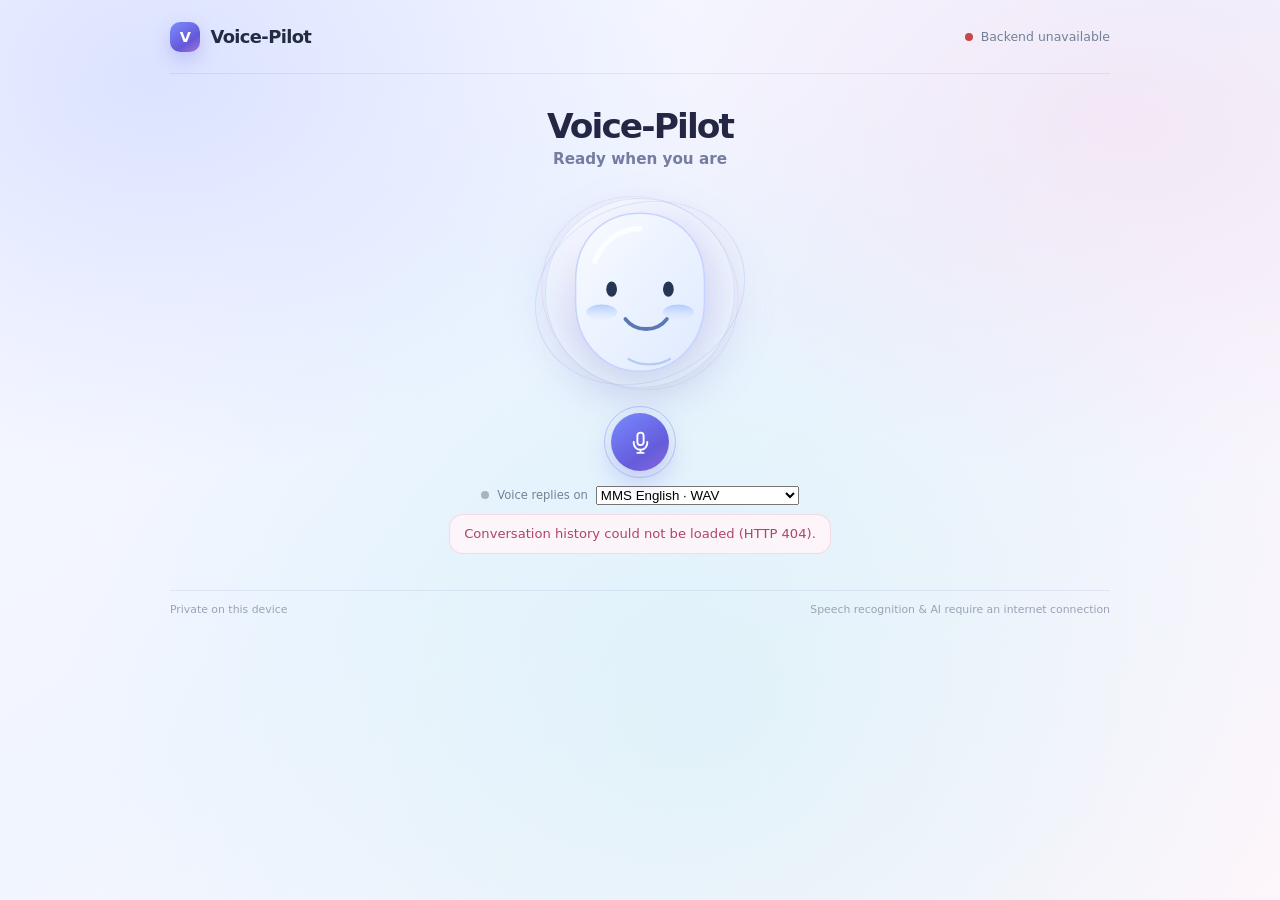
==== static/index.html @ d29e2895 "Stabilize consecutive voice turn lifecycle" ====
<!DOCTYPE html>
<html lang="en">
<head>
  <meta charset="utf-8" />
  <meta name="viewport" content="width=device-width, initial-scale=1" />
  <title>Voice-Pilot — Your Voice Assistant</title>
  <meta name="theme-color" content="#f3f5ff" />
  <link rel="stylesheet" href="/static/styles.css?v=11" />
</head>
<body>
  <main>
    <header class="topbar">
      <a class="brand" href="/" aria-label="Voice-Pilot home">
        <span class="brand-mark" aria-hidden="true">V</span>
        <span>Voice-Pilot</span>
      </a>
      <span class="connection"><span id="connection-dot"></span><span id="connection-label">Connecting</span></span>
    </header>

    <section class="voice-stage" aria-labelledby="app-name">
      <h1 id="app-name">Voice-Pilot</h1>
      <p id="agent-status" role="status" aria-live="polite" data-state="idle">Ready when you are</p>

      <div id="avatar" class="avatar" data-state="idle" data-emotion="calm" role="img" aria-label="Voice-Pilot is idle">
        <div class="avatar-halo"></div>
        <div class="avatar-orbit avatar-orbit-one" aria-hidden="true"></div>
        <div class="avatar-orbit avatar-orbit-two" aria-hidden="true"></div>
        <svg class="face" viewBox="0 0 240 240" aria-hidden="true">
          <defs>
            <linearGradient id="faceGradient" x1="0" y1="0" x2="1" y2="1">
              <stop offset="0" stop-color="#f8fbff" />
              <stop offset="1" stop-color="#dfeaff" />
            </linearGradient>
            <linearGradient id="cheekGradient" x1="0" y1="0" x2="0" y2="1">
              <stop offset="0" stop-color="#a7c3ff" stop-opacity=".85" />
              <stop offset="1" stop-color="#d7e5ff" stop-opacity=".2" />
            </linearGradient>
          </defs>
          <path class="face-shape" d="M120 16c-48 0-84 34-84 88v27c0 52 35 91 84 91s84-39 84-91v-27c0-54-36-88-84-88Z" fill="url(#faceGradient)" />
          <path class="face-shine" d="M61 79c11-28 33-43 59-43" fill="none" stroke="#fff" stroke-linecap="round" stroke-width="7" opacity=".8" />
          <ellipse cx="70" cy="145" rx="20" ry="10" fill="url(#cheekGradient)" />
          <ellipse cx="170" cy="145" rx="20" ry="10" fill="url(#cheekGradient)" />
          <g class="eyes" fill="#243653">
            <ellipse class="eye" cx="83" cy="115" rx="7" ry="10" />
            <ellipse class="eye" cx="157" cy="115" rx="7" ry="10" />
          </g>
          <path class="mouth mouth-calm" d="M101 154c7 9 17 13 27 13s20-4 27-13" fill="none" stroke="#5978b4" stroke-linecap="round" stroke-width="5" />
          <path class="mouth mouth-joyful" d="M100 151c8 12 18 17 28 17s20-5 28-17c-2 17-11 25-28 25s-26-8-28-25Z" fill="#5978b4" />
          <path class="mouth mouth-caring" d="M103 160c8-6 16-9 25-9s17 3 25 9" fill="none" stroke="#5978b4" stroke-linecap="round" stroke-width="5" />
          <path class="mouth mouth-curious" d="M108 159c5-3 10-4 15-4" fill="none" stroke="#5978b4" stroke-linecap="round" stroke-width="5" />
          <path class="mouth mouth-success" d="M99 151c9 14 20 20 29 20s20-6 29-20c-2 19-12 29-29 29s-27-10-29-29Z" fill="#5978b4" />
          <path class="mouth mouth-error" d="M103 165c8-7 16-10 25-10s17 3 25 10" fill="none" stroke="#d85d78" stroke-linecap="round" stroke-width="5" />
          <path d="M105 206c8 5 17 7 27 7s19-2 27-7" fill="none" stroke="#aac4f6" stroke-linecap="round" stroke-width="3" opacity=".8" />
        </svg>
        <div class="sound-rings" aria-hidden="true"><i></i><i></i><i></i></div>
      </div>

      <div class="controls">
        <button id="microphone-button" class="mic-button" type="button" aria-pressed="false" aria-label="Start listening">
          <svg viewBox="0 0 24 24" aria-hidden="true"><rect x="9" y="2.5" width="6" height="12" rx="3"></rect><path d="M5.5 11.5v1a6.5 6.5 0 0 0 13 0v-1M12 19v3M9 22h6"></path></svg>
        </button>
        <button id="stop-response" class="interrupt-button" type="button" disabled>Stop response</button>
      </div>
      <div class="audio-indicator"><span id="audio-dot"></span><span id="audio-label">Voice replies on</span><select id="voice-model" aria-label="Voice model"><option value="mms">MMS English · WAV</option><option value="pocket-indian">Pocket Indian English · stream</option></select><button id="enable-audio" class="enable-audio" type="button" hidden>Enable voice</button></div>
      <p id="error-message" class="error-message" role="alert" hidden></p>
    </section>

    <footer><span>Private on this device</span><span>Speech recognition &amp; AI require an internet connection</span></footer>
  </main>

  <script src="/static/app.js?v=13"></script>
</body>
</html>
---- static/styles.css ----
:root {
  color-scheme: light;
  font-family: "Segoe UI Variable", "Segoe UI", system-ui, sans-serif;
  color: #20283a;
  background: #f6f7fb;
  font-synthesis: none;
  text-rendering: optimizeLegibility;
  --muted: #8590a4;
  --blue: #5478e8;
  --blue-dark: #3459c9;
  --border: #e8ebf2;
  --green: #2e9b77;
  --red: #c44848;
}

* {
  box-sizing: border-box;
}

body {
  min-width: 320px;
  min-height: 100vh;
  margin: 0;
  background:
    radial-gradient(ellipse at 50% 35%, rgb(225 234 255 / 62%) 0, transparent 38rem),
    #f6f7fb;
}

button {
  font: inherit;
}

main {
  width: min(100% - 2rem, 860px);
  min-height: 100vh;
  margin: 0 auto;
  display: flex;
  flex-direction: column;
}

.topbar {
  height: 74px;
  display: flex;
  align-items: center;
  justify-content: space-between;
  border-bottom: 1px solid rgb(219 225 238 / 76%);
}

.brand {
  display: inline-flex;
  align-items: center;
  gap: 0.65rem;
  color: #222b40;
  text-decoration: none;
  font-family: "Segoe UI Variable Display", "Segoe UI", system-ui, sans-serif;
  font-size: 1.12rem;
  font-weight: 800;
  letter-spacing: -0.035em;
}

.brand-mark {
  width: 30px;
  height: 30px;
  display: grid;
  place-items: center;
  border-radius: 10px;
  color: #fff;
  background: linear-gradient(145deg, #7d9aff, #4d69d8);
  font-size: 0.9rem;
  box-shadow: 0 5px 12px rgb(75 105 216 / 25%);
}

.connection,
.audio-indicator {
  display: inline-flex;
  align-items: center;
  gap: 0.5rem;
  color: #748097;
  font-size: 0.78rem;
  font-weight: 500;
}

#connection-dot,
#audio-dot {
  width: 8px;
  height: 8px;
  border-radius: 50%;
  background: #aab2c2;
}

#connection-dot[data-state="connected"],
#audio-dot[data-state="ready"] {
  background: #42a987;
  box-shadow: 0 0 0 3px rgb(66 169 135 / 12%);
}

#connection-dot[data-state="error"],
#audio-dot[data-state="error"] {
  background: var(--red);
}

#audio-dot[data-state="loading"] {
  background: #e5a944;
  animation: pulse 1s ease-in-out infinite;
}

#audio-dot[data-state="speaking"] {
  background: var(--blue);
  box-shadow: 0 0 0 4px rgb(84 120 232 / 15%);
  animation: pulse 0.8s ease-in-out infinite alternate;
}

.voice-stage {
  min-height: 470px;
  flex: 0 0 auto;
  display: flex;
  flex-direction: column;
  align-items: center;
  padding: 2rem 0 1.25rem;
  text-align: center;
}

.eyebrow {
  color: #8d98ad;
  font-size: 0.68rem;
  font-weight: 700;
  letter-spacing: 0.15em;
}

h1 {
  margin: 0.35rem 0 0;
  color: #202a40;
  font-family: "Segoe UI Variable Display", "Segoe UI", system-ui, sans-serif;
  font-size: clamp(1.7rem, 4vw, 2.15rem);
  font-weight: 800;
  letter-spacing: -0.055em;
}

#agent-status {
  margin: 0.25rem 0 0;
  color: #78849b;
  font-size: 0.95rem;
  transition: color 180ms ease;
}

#agent-status[data-state="listening"],
#agent-status[data-state="speaking"] {
  color: var(--blue-dark);
}

#agent-status[data-state="thinking"] {
  color: #8d6a20;
}

#agent-status[data-state="error"] {
  color: var(--red);
}

.avatar {
  position: relative;
  width: 218px;
  height: 218px;
  display: grid;
  place-items: center;
  margin: 0.7rem 0 0.45rem;
}

.avatar-halo {
  position: absolute;
  inset: 20px;
  border: 1px solid rgb(103 137 223 / 10%);
  border-radius: 50%;
  background: radial-gradient(circle, rgb(195 211 255 / 48%), rgb(228 236 255 / 6%) 68%);
  transition: transform 350ms ease, opacity 350ms ease, box-shadow 350ms ease;
  animation: idle-float 4s ease-in-out infinite;
}

.face {
  position: relative;
  z-index: 1;
  width: 178px;
  height: 178px;
  overflow: visible;
  filter: drop-shadow(0 13px 15px rgb(65 91 151 / 13%));
  animation: idle-float 4s ease-in-out infinite;
}

.face-shape {
  stroke: #c9d8fa;
  stroke-width: 2;
}

.face-shine {
  animation: blink 5.2s ease-in-out infinite;
  transform-origin: center;
}

.eye {
  transform-box: fill-box;
  transform-origin: center;
  animation: blink 5.2s ease-in-out infinite;
}

.mouth {
  transform-box: fill-box;
  transform-origin: center;
  display: none;
}

.mouth-calm {
  display: initial;
}

.sound-rings {
  position: absolute;
  inset: 0;
  display: flex;
  align-items: center;
  justify-content: space-between;
  pointer-events: none;
}

.sound-rings i {
  width: 3px;
  height: 14px;
  border-radius: 4px;
  background: #7b98ed;
  opacity: 0;
}

.controls {
  display: flex;
  align-items: center;
  justify-content: center;
  gap: 0.85rem;
}

.mic-button {
  width: 58px;
  height: 58px;
  display: grid;
  place-items: center;
  border: 0;
  border-radius: 50%;
  color: white;
  background: linear-gradient(145deg, #7894f4, #536fdc);
  box-shadow: 0 10px 24px rgb(81 108 211 / 28%);
  cursor: pointer;
  transition: transform 180ms ease, box-shadow 180ms ease, background 180ms ease;
}

.mic-button:hover {
  transform: translateY(-2px);
  box-shadow: 0 13px 28px rgb(81 108 211 / 34%);
}

.mic-button:focus-visible,
.interrupt-button:focus-visible {
  outline: 3px solid rgb(84 120 232 / 38%);
  outline-offset: 3px;
}

.mic-button svg {
  width: 25px;
  height: 25px;
  fill: none;
  stroke: currentColor;
  stroke-linecap: round;
  stroke-linejoin: round;
  stroke-width: 1.8;
}

.mic-button.active {
  background: linear-gradient(145deg, #ef8186, #d65b69);
  box-shadow: 0 10px 24px rgb(214 91 105 / 25%);
}

.mic-button:disabled {
  cursor: wait;
  opacity: 0.7;
}

.interrupt-button {
  min-height: 38px;
  padding: 0 0.9rem;
  border: 1px solid #e1e5ef;
  border-radius: 20px;
  color: #59647a;
  background: rgb(255 255 255 / 78%);
  cursor: pointer;
}

.interrupt-button:disabled {
  display: none;
}

.audio-indicator {
  margin-top: 0.9rem;
  font-size: 0.72rem;
}

.enable-audio {
  padding: 0.15rem 0.45rem;
  border: 1px solid #dfe5f5;
  border-radius: 12px;
  color: #536fcf;
  background: #fff;
  font-size: 0.68rem;
  cursor: pointer;
}

.error-message {
  max-width: 520px;
  margin: 0.6rem auto 0;
  color: var(--red);
  font-size: 0.82rem;
}

.conversation {
  width: min(100%, 700px);
  flex: 1 0 auto;
  align-self: center;
  display: grid;
  grid-template-columns: 1fr 1.3fr;
  gap: 1rem;
  padding: 0.25rem 0 2rem;
}

.transcript-panel {
  min-height: 130px;
  padding: 1rem 1.1rem;
  border: 1px solid rgb(228 232 241 / 90%);
  border-radius: 16px;
  background: rgb(255 255 255 / 75%);
  box-shadow: 0 8px 26px rgb(38 57 99 / 3%);
}

.panel-heading {
  display: flex;
  align-items: center;
  justify-content: space-between;
  gap: 0.5rem;
  color: #8893a7;
  font-size: 0.64rem;
  font-weight: 700;
  letter-spacing: 0.1em;
}

#transcript-state,
#response-state {
  color: #a0a9b9;
  font-size: 0.58rem;
}

#transcript,
#response {
  margin: 0.75rem 0 0;
  color: #46536b;
  font-size: 0.91rem;
  line-height: 1.65;
  white-space: pre-wrap;
  overflow-wrap: anywhere;
}

#transcript {
  color: #68758c;
}

footer {
  min-height: 48px;
  display: flex;
  justify-content: space-between;
  gap: 1rem;
  padding: 0.75rem 0;
  border-top: 1px solid rgb(219 225 238 / 76%);
  color: #9aa3b3;
  font-size: 0.68rem;
}

.avatar[data-state="listening"] .avatar-halo {
  transform: scale(1.13);
  box-shadow: 0 0 0 9px rgb(91 130 231 / 8%), 0 0 0 22px rgb(91 130 231 / 4%);
  animation: listen-pulse 1.8s ease-out infinite;
}

.avatar[data-state="listening"] .sound-rings i {
  opacity: 0.75;
  animation: listening-wave 750ms ease-in-out infinite alternate;
}

.avatar[data-state="listening"] .sound-rings i:nth-child(2) {
  animation-delay: 180ms;
}

.avatar[data-state="listening"] .sound-rings i:nth-child(3) {
  animation-delay: 360ms;
}

.avatar[data-state="thinking"] .avatar-halo {
  animation: think-pulse 1.4s ease-in-out infinite;
  box-shadow: 0 0 34px rgb(237 190 96 / 20%);
}

.avatar[data-state="thinking"] .face {
  animation: think-float 1.4s ease-in-out infinite;
}

.avatar[data-state="speaking"] .mouth {
  animation: talking 210ms ease-in-out infinite alternate;
}

.avatar[data-state="speaking"] .sound-rings i {
  opacity: 0.8;
  animation: listening-wave 280ms ease-in-out infinite alternate;
}

.avatar[data-state="speaking"] .sound-rings i:nth-child(2) {
  animation-delay: 90ms;
}

.avatar[data-state="speaking"] .sound-rings i:nth-child(3) {
  animation-delay: 170ms;
}

.avatar[data-state="error"] .avatar-halo {
  box-shadow: 0 0 35px rgb(196 72 72 / 12%);
}

.avatar[data-emotion="joyful"] .avatar-halo {
  background: radial-gradient(circle, rgb(255 218 185 / 74%), rgb(255 232 218 / 10%) 70%);
  box-shadow: 0 0 38px rgb(247 167 119 / 22%);
}

.avatar[data-emotion="joyful"] .face-shape {
  stroke: #f0cbb5;
}

.avatar[data-emotion="joyful"] .mouth-calm,
.avatar[data-emotion="caring"] .mouth-calm,
.avatar[data-emotion="curious"] .mouth-calm {
  display: none;
}

.avatar[data-emotion="joyful"] .mouth-joyful,
.avatar[data-emotion="caring"] .mouth-caring,
.avatar[data-emotion="curious"] .mouth-curious {
  display: initial;
}

.avatar[data-emotion="caring"] .avatar-halo {
  background: radial-gradient(circle, rgb(185 229 225 / 68%), rgb(222 244 240 / 10%) 70%);
  box-shadow: 0 0 38px rgb(106 189 177 / 20%);
}

.avatar[data-emotion="caring"] .face-shape {
  stroke: #b7ddd9;
}

.avatar[data-emotion="curious"] .avatar-halo {
  background: radial-gradient(circle, rgb(218 204 255 / 68%), rgb(237 230 255 / 10%) 70%);
  box-shadow: 0 0 38px rgb(151 125 219 / 20%);
}

.avatar[data-emotion="curious"] .face-shape {
  stroke: #c9baf0;
}

.avatar[data-emotion="joyful"][data-state="speaking"] .mouth-joyful,
.avatar[data-emotion="caring"][data-state="speaking"] .mouth-caring,
.avatar[data-emotion="curious"][data-state="speaking"] .mouth-curious {
  animation: talking 210ms ease-in-out infinite alternate;
}

@keyframes idle-float {
  0%, 100% { transform: translateY(0); }
  50% { transform: translateY(-4px); }
}

@keyframes blink {
  0%, 44%, 48%, 100% { transform: scaleY(1); }
  46% { transform: scaleY(0.08); }
}

@keyframes listen-pulse {
  0% { opacity: 0.7; transform: scale(1.04); }
  100% { opacity: 0.25; transform: scale(1.22); }
}

@keyframes think-pulse {
  0%, 100% { transform: scale(0.98); }
  50% { transform: scale(1.06); }
}

@keyframes think-float {
  0%, 100% { transform: translateY(2px) rotate(-1deg); }
  50% { transform: translateY(-3px) rotate(1deg); }
}

@keyframes talking {
  from { transform: scaleY(0.72); }
  to { transform: scaleY(1.28); }
}

@keyframes listening-wave {
  from { height: 7px; }
  to { height: 24px; }
}

@keyframes pulse {
  to { opacity: 0.45; }
}

@media (max-width: 600px) {
  main {
    width: min(100% - 1.25rem, 480px);
  }

  .topbar {
    height: 62px;
  }

  .voice-stage {
    min-height: 420px;
    padding-top: 1.5rem;
  }

  .avatar {
    width: 196px;
    height: 196px;
    margin-top: 0.75rem;
  }

  .face {
    width: 160px;
    height: 160px;
  }

  .conversation {
    grid-template-columns: 1fr;
    gap: 0.7rem;
    padding-bottom: 1.25rem;
  }

  .transcript-panel {
    min-height: 100px;
    padding: 0.85rem 0.95rem;
  }

  footer {
    font-size: 0.62rem;
  }
}

@media (prefers-reduced-motion: reduce) {
  *,
  *::before,
  *::after {
    scroll-behavior: auto !important;
    animation-duration: 0.01ms !important;
    animation-iteration-count: 1 !important;
    transition-duration: 0.01ms !important;
  }
}

:root {
  --ink: #1d2340;
  --muted: #7881a0;
  --blue: #5d74ea;
  --blue-dark: #4a59c5;
  --pink: #e783aa;
  --border: rgb(105 112 177 / 13%);
  background: #f5f5ff;
}

body {
  background:
    radial-gradient(ellipse at 12% 8%, rgb(146 170 255 / 27%), transparent 34rem),
    radial-gradient(ellipse at 88% 14%, rgb(246 188 218 / 24%), transparent 32rem),
    radial-gradient(ellipse at 55% 78%, rgb(155 231 237 / 24%), transparent 40rem),
    linear-gradient(145deg, #f8f8ff, #f1f5ff 48%, #fff6fb);
  background-attachment: fixed;
}

main {
  width: min(100% - 2.5rem, 940px);
}

.topbar {
  border-color: rgb(123 133 190 / 15%);
}

.brand-mark {
  background: linear-gradient(145deg, #7a8cff, #6558d9 65%, #a277d8);
  box-shadow: 0 7px 18px rgb(101 88 217 / 25%);
}

.voice-stage {
  min-height: 430px;
  padding-top: 1.65rem;
}

h1 {
  color: #242744;
}

#agent-status {
  min-height: 1.5em;
  color: #747da0;
  font-weight: 600;
}

#agent-status[data-state="listening"] {
  color: #397fbd;
}

#agent-status[data-state="thinking"] {
  color: #8060c9;
}

#agent-status[data-state="speaking"] {
  color: #aa5a9c;
}

#agent-status[data-state="success"] {
  color: #258f79;
}

#agent-status[data-state="error"] {
  color: #c34f73;
}

.avatar {
  width: 230px;
  height: 230px;
  margin: 0.3rem 0 0.35rem;
  isolation: isolate;
}

.avatar-halo {
  inset: 20px;
  border: 1px solid rgb(128 130 226 / 16%);
  background:
    radial-gradient(circle at 35% 30%, rgb(255 255 255 / 98%), transparent 46%),
    radial-gradient(circle, rgb(161 177 255 / 43%), rgb(224 210 255 / 24%) 56%, rgb(234 243 255 / 5%) 73%);
  box-shadow: 0 14px 45px rgb(110 104 201 / 13%);
}

.avatar-orbit {
  position: absolute;
  border: 1px solid rgb(126 148 228 / 20%);
  border-radius: 50%;
  pointer-events: none;
}

.avatar-orbit-one {
  inset: 7px;
  transform: rotate(-24deg) scaleY(0.82);
}

.avatar-orbit-two {
  inset: 1px 14px;
  border-color: rgb(226 149 194 / 19%);
  transform: rotate(38deg) scaleY(0.83);
}

.face {
  width: 184px;
  height: 184px;
  filter: drop-shadow(0 15px 19px rgb(78 87 154 / 16%));
}

.face-shape {
  stroke: #c6d3ff;
  transition: stroke 260ms ease, filter 260ms ease;
}

.eye {
  animation: blink 4.8s ease-in-out infinite;
}

.mic-button {
  position: relative;
  background: linear-gradient(145deg, #788bff, #655cdb 66%, #8669dc);
  box-shadow: 0 11px 26px rgb(94 94 218 / 28%);
}

.mic-button::before,
.mic-button::after {
  position: absolute;
  inset: -7px;
  border: 1px solid rgb(119 133 242 / 22%);
  border-radius: 50%;
  content: "";
  pointer-events: none;
  animation: mic-ring 2.5s ease-out infinite;
}

.mic-button::after {
  animation-delay: 1.25s;
}

.mic-button.active {
  background: linear-gradient(145deg, #f185a5, #dd638a 70%, #cb679e);
  box-shadow: 0 10px 24px rgb(221 99 138 / 26%);
}

.mic-button.active::before,
.mic-button.active::after {
  border-color: rgb(225 101 142 / 30%);
}

.interrupt-button,
.clear-history {
  border-color: rgb(119 124 181 / 19%);
  background: rgb(255 255 255 / 76%);
}

.error-message {
  padding: 0.7rem 0.9rem;
  border: 1px solid rgb(214 95 126 / 18%);
  border-radius: 14px;
  background: rgb(255 245 249 / 86%);
  color: #b04469;
}

.conversation {
  width: min(100%, 760px);
  min-height: 220px;
  max-height: min(42vh, 430px);
  flex: 1 1 260px;
  display: flex;
  flex-direction: column;
  gap: 0.85rem;
  padding: 1.05rem;
  overflow: hidden;
  border: 1px solid rgb(124 131 190 / 17%);
  border-radius: 24px;
  background: rgb(255 255 255 / 59%);
  box-shadow: 0 18px 50px rgb(66 77 147 / 7%);
  backdrop-filter: blur(16px);
}

.conversation-heading {
  display: flex;
  align-items: center;
  justify-content: space-between;
  gap: 1rem;
  flex: 0 0 auto;
}

.conversation-heading h2 {
  margin: 0;
  color: #292d4c;
  font-size: 0.96rem;
  font-weight: 750;
  letter-spacing: -0.02em;
}

.conversation-heading p {
  margin: 0.2rem 0 0;
  color: #8990aa;
  font-size: 0.72rem;
}

.clear-history {
  padding: 0.48rem 0.7rem;
  border: 1px solid var(--border);
  border-radius: 12px;
  color: #747997;
  font-size: 0.72rem;
  cursor: pointer;
}

.clear-history:hover {
  border-color: rgb(224 103 145 / 34%);
  color: #b34f75;
}

.conversation-list {
  min-height: 0;
  flex: 1 1 auto;
  display: flex;
  flex-direction: column;
  gap: 0.65rem;
  overflow: auto;
  padding: 0.15rem 0.2rem 0.2rem;
  scrollbar-color: rgb(136 145 194 / 34%) transparent;
  scrollbar-width: thin;
}

.empty-history {
  margin: auto;
  padding: 1.25rem 0.5rem;
  color: #9299b1;
  font-size: 0.83rem;
  text-align: center;
}

.message {
  width: fit-content;
  max-width: min(88%, 580px);
  padding: 0.68rem 0.85rem 0.58rem;
  border: 1px solid rgb(120 128 188 / 10%);
  border-radius: 17px;
  color: #343a5a;
  box-shadow: 0 5px 16px rgb(60 71 131 / 5%);
  animation: message-enter 180ms ease-out both;
}

.message-user {
  align-self: flex-end;
  border-bottom-right-radius: 5px;
  background: linear-gradient(140deg, #e1e9ff, #e9e3ff);
}

.message-assistant {
  align-self: flex-start;
  border-bottom-left-radius: 5px;
  background: rgb(255 255 255 / 90%);
}

.message-text {
  margin: 0;
  overflow-wrap: anywhere;
  white-space: pre-wrap;
  font-size: 0.84rem;
  line-height: 1.55;
}

.message-time {
  display: block;
  margin-top: 0.3rem;
  color: #9198ad;
  font-size: 0.61rem;
  text-align: right;
}

.message-pending .message-text::after {
  display: inline-block;
  width: 0.85em;
  color: #7c6bd1;
  content: "▋";
  animation: cursor-blink 850ms steps(2, start) infinite;
}

.avatar[data-state="listening"] .face-shape {
  stroke: #9dc9ed;
}

.avatar[data-state="thinking"] .face-shape {
  stroke: #c1a8ee;
}

.avatar[data-state="speaking"] .face-shape {
  stroke: #e5a9d0;
}

.avatar[data-state="success"] .avatar-halo {
  background: radial-gradient(circle, rgb(172 231 214 / 60%), rgb(220 248 237 / 16%) 70%);
  box-shadow: 0 0 42px rgb(74 186 151 / 24%);
  animation: success-pop 420ms ease-out;
}

.avatar[data-state="success"] .face-shape {
  stroke: #94d8c0;
}

.avatar[data-state="success"] .mouth {
  display: none;
}

.avatar[data-state="success"] .mouth-success {
  display: initial;
}

.avatar[data-state="error"] .avatar-halo {
  background: radial-gradient(circle, rgb(255 200 215 / 56%), rgb(255 230 239 / 14%) 70%);
  box-shadow: 0 0 40px rgb(221 99 138 / 21%);
}

.avatar[data-state="error"] .face-shape {
  stroke: #eb9bb5;
}

.avatar[data-state="error"] .mouth {
  display: none;
}

.avatar[data-state="error"] .mouth-error {
  display: initial;
}

@keyframes mic-ring {
  0% { opacity: 0.72; transform: scale(0.94); }
  100% { opacity: 0; transform: scale(1.48); }
}

@keyframes message-enter {
  from { opacity: 0; transform: translateY(5px); }
  to { opacity: 1; transform: translateY(0); }
}

@keyframes cursor-blink {
  to { visibility: hidden; }
}

@keyframes success-pop {
  0% { transform: scale(0.92); }
  68% { transform: scale(1.05); }
  100% { transform: scale(1); }
}

footer {
  margin-top: 1rem;
  border-color: rgb(123 133 190 / 15%);
}

@media (max-width: 600px) {
  main {
    width: min(100% - 1.1rem, 480px);
  }

  .voice-stage {
    min-height: 390px;
    padding-top: 1.1rem;
  }

  .avatar {
    width: 205px;
    height: 205px;
  }

  .face {
    width: 166px;
    height: 166px;
  }

  .conversation {
    min-height: 190px;
    max-height: 38vh;
    padding: 0.85rem;
    border-radius: 20px;
  }

  .message {
    max-width: 94%;
  }

  footer {
    align-items: flex-start;
    flex-direction: column;
    gap: 0.35rem;
  }
}

@media (prefers-reduced-motion: reduce) {
  *,
  *::before,
  *::after {
    animation-duration: 0.01ms !important;
    animation-iteration-count: 1 !important;
    scroll-behavior: auto !important;
    transition-duration: 0.01ms !important;
  }
}
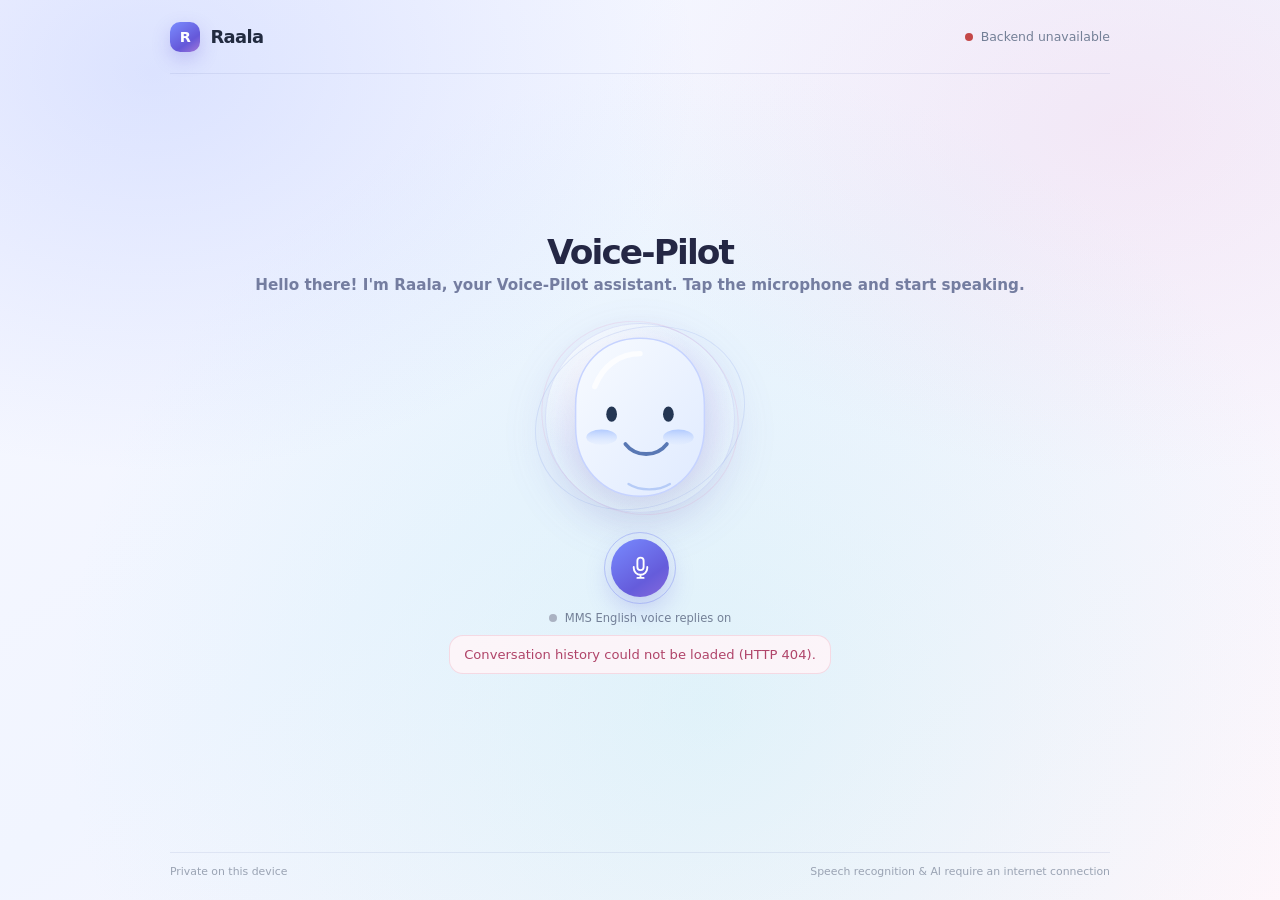
==== commit 3daa5ca3: "Remove Pocket TTS support and streamline MMS voice interactions" ====
--- a/static/index.html
+++ b/static/index.html
@@ -5,21 +5,21 @@
   <meta name="viewport" content="width=device-width, initial-scale=1" />
   <title>Voice-Pilot — Your Voice Assistant</title>
   <meta name="theme-color" content="#f3f5ff" />
-  <link rel="stylesheet" href="/static/styles.css?v=11" />
+  <link rel="stylesheet" href="/static/styles.css?v=12" />
 </head>
 <body>
   <main>
     <header class="topbar">
       <a class="brand" href="/" aria-label="Voice-Pilot home">
-        <span class="brand-mark" aria-hidden="true">V</span>
-        <span>Voice-Pilot</span>
+        <span class="brand-mark" aria-hidden="true">R</span>
+        <span>Raala</span>
       </a>
       <span class="connection"><span id="connection-dot"></span><span id="connection-label">Connecting</span></span>
     </header>
 
     <section class="voice-stage" aria-labelledby="app-name">
       <h1 id="app-name">Voice-Pilot</h1>
-      <p id="agent-status" role="status" aria-live="polite" data-state="idle">Ready when you are</p>
+      <p id="agent-status" role="status" aria-live="polite" data-state="idle">Hello there! I'm Raala, your Voice-Pilot assistant. Tap the microphone and start speaking.</p>
 
       <div id="avatar" class="avatar" data-state="idle" data-emotion="calm" role="img" aria-label="Voice-Pilot is idle">
         <div class="avatar-halo"></div>
@@ -61,13 +61,13 @@
         </button>
         <button id="stop-response" class="interrupt-button" type="button" disabled>Stop response</button>
       </div>
-      <div class="audio-indicator"><span id="audio-dot"></span><span id="audio-label">Voice replies on</span><select id="voice-model" aria-label="Voice model"><option value="mms">MMS English · WAV</option><option value="pocket-indian">Pocket Indian English · stream</option></select><button id="enable-audio" class="enable-audio" type="button" hidden>Enable voice</button></div>
+      <div class="audio-indicator"><span id="audio-dot"></span><span id="audio-label">MMS English voice replies on</span><button id="enable-audio" class="enable-audio" type="button" hidden>Enable voice</button></div>
       <p id="error-message" class="error-message" role="alert" hidden></p>
     </section>
 
     <footer><span>Private on this device</span><span>Speech recognition &amp; AI require an internet connection</span></footer>
   </main>
 
-  <script src="/static/app.js?v=13"></script>
+  <script src="/static/app.js?v=29"></script>
 </body>
 </html>
--- a/static/styles.css
+++ b/static/styles.css
@@ -559,6 +559,55 @@
     animation-duration: 0.01ms !important;
     animation-iteration-count: 1 !important;
     transition-duration: 0.01ms !important;
+  }
+}
+
+/* Use the available desktop canvas while keeping the compact mobile layout. */
+main {
+  width: min(100% - 4rem, 1240px);
+  min-height: 100dvh;
+}
+
+.voice-stage {
+  flex: 1 1 auto;
+  min-height: 0;
+  justify-content: center;
+  padding: clamp(1.5rem, 4vh, 3.5rem) 0;
+}
+
+.avatar {
+  width: clamp(230px, 24vw, 300px);
+  height: clamp(230px, 24vw, 300px);
+  margin: clamp(0.75rem, 2vh, 1.5rem) 0;
+}
+
+.face {
+  width: 78%;
+  height: 78%;
+}
+
+footer {
+  flex-shrink: 0;
+}
+
+@media (max-width: 600px) {
+  main {
+    width: min(100% - 1.25rem, 480px);
+  }
+
+  .voice-stage {
+    min-height: 0;
+  }
+
+  .avatar {
+    width: 196px;
+    height: 196px;
+    margin-top: 0.75rem;
+  }
+
+  .face {
+    width: 160px;
+    height: 160px;
   }
 }
 
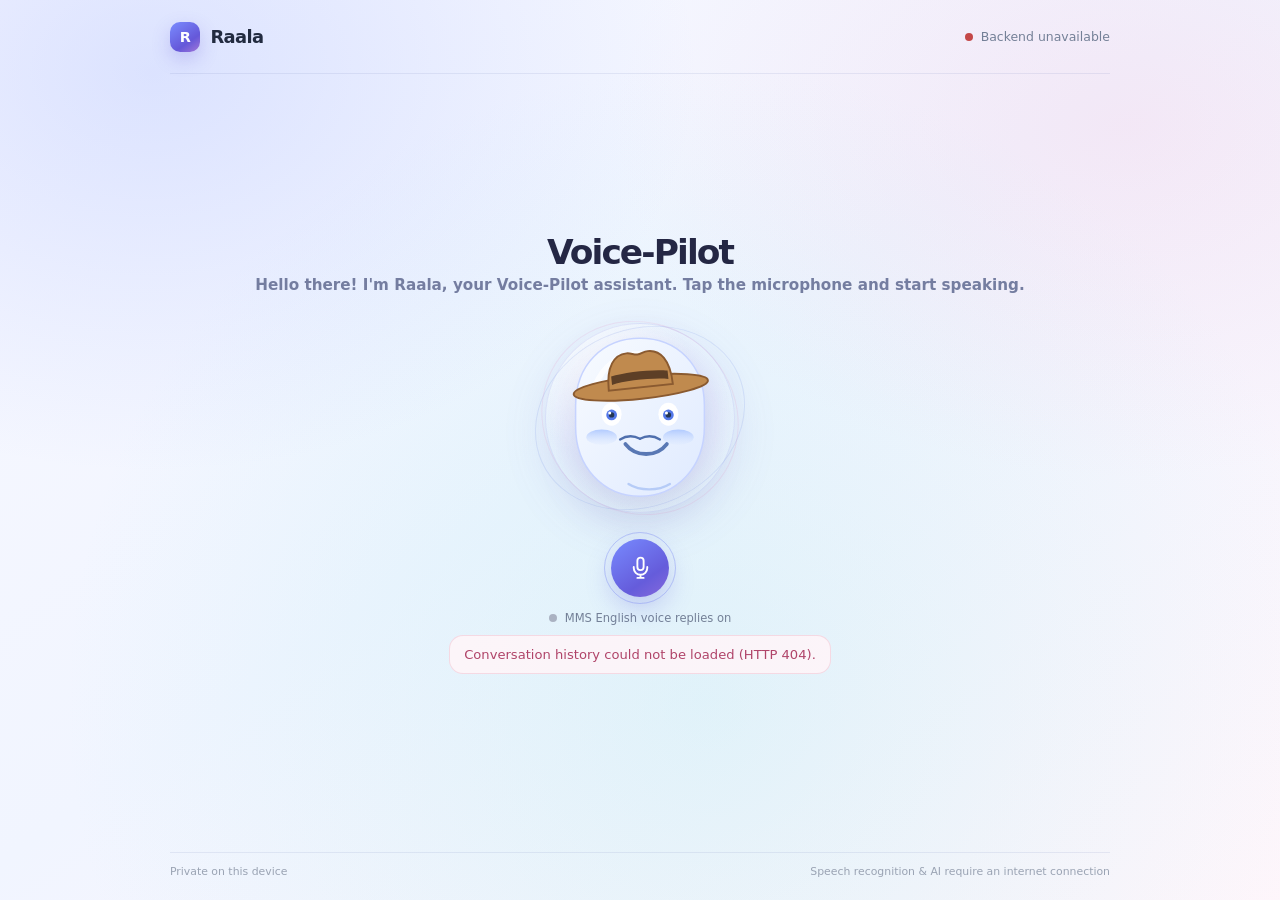
==== commit ea896cd5: "Give avatar a cowboy hat, livelier eyes, four new emotions Tilted hat with band. Sclera plus iris pl" ====
--- a/static/index.html
+++ b/static/index.html
@@ -38,11 +38,37 @@
           </defs>
           <path class="face-shape" d="M120 16c-48 0-84 34-84 88v27c0 52 35 91 84 91s84-39 84-91v-27c0-54-36-88-84-88Z" fill="url(#faceGradient)" />
           <path class="face-shine" d="M61 79c11-28 33-43 59-43" fill="none" stroke="#fff" stroke-linecap="round" stroke-width="7" opacity=".8" />
+          <g class="hat" transform="rotate(-6 120 70)">
+            <ellipse cx="120" cy="80" rx="88" ry="15" fill="#c08a4e" stroke="#8a5a30" stroke-width="2.5" />
+            <path d="M78 80 C 78 48, 90 34, 106 34 C 112 34, 115 37, 120 37 C 125 37, 128 34, 134 34 C 150 34, 162 48, 162 80 Z" fill="#c08a4e" stroke="#8a5a30" stroke-width="2.5" />
+            <path d="M83 62 C 100 58, 140 58, 157 62 L157 73 C 140 69, 100 69, 83 73 Z" fill="#5d3f26" />
+          </g>
           <ellipse cx="70" cy="145" rx="20" ry="10" fill="url(#cheekGradient)" />
           <ellipse cx="170" cy="145" rx="20" ry="10" fill="url(#cheekGradient)" />
-          <g class="eyes" fill="#243653">
-            <ellipse class="eye" cx="83" cy="115" rx="7" ry="10" />
-            <ellipse class="eye" cx="157" cy="115" rx="7" ry="10" />
+          <g class="eyes eye-default">
+            <g class="eye">
+              <ellipse cx="83" cy="115" rx="13" ry="15" fill="#ffffff" />
+              <circle cx="83" cy="116" r="7" fill="#5478e8" />
+              <circle cx="83" cy="116" r="3.5" fill="#243653" />
+              <circle cx="80.5" cy="113.5" r="2" fill="#ffffff" />
+            </g>
+            <g class="eye">
+              <ellipse cx="157" cy="115" rx="13" ry="15" fill="#ffffff" />
+              <circle cx="157" cy="116" r="7" fill="#5478e8" />
+              <circle cx="157" cy="116" r="3.5" fill="#243653" />
+              <circle cx="154.5" cy="113.5" r="2" fill="#ffffff" />
+            </g>
+          </g>
+          <g class="eyes eye-alt eye-wink">
+            <ellipse cx="83" cy="115" rx="13" ry="15" fill="#ffffff" />
+            <circle cx="83" cy="116" r="7" fill="#5478e8" />
+            <circle cx="83" cy="116" r="3.5" fill="#243653" />
+            <circle cx="80.5" cy="113.5" r="2" fill="#ffffff" />
+            <path d="M144 114 Q157 120 170 114" fill="none" stroke="#243653" stroke-width="4" stroke-linecap="round" />
+          </g>
+          <g class="eyes eye-alt eye-sleepy">
+            <path d="M70 114 Q83 121 96 114" fill="none" stroke="#243653" stroke-width="4" stroke-linecap="round" />
+            <path d="M144 114 Q157 121 170 114" fill="none" stroke="#243653" stroke-width="4" stroke-linecap="round" />
           </g>
           <path class="mouth mouth-calm" d="M101 154c7 9 17 13 27 13s20-4 27-13" fill="none" stroke="#5978b4" stroke-linecap="round" stroke-width="5" />
           <path class="mouth mouth-joyful" d="M100 151c8 12 18 17 28 17s20-5 28-17c-2 17-11 25-28 25s-26-8-28-25Z" fill="#5978b4" />
@@ -50,6 +76,12 @@
           <path class="mouth mouth-curious" d="M108 159c5-3 10-4 15-4" fill="none" stroke="#5978b4" stroke-linecap="round" stroke-width="5" />
           <path class="mouth mouth-success" d="M99 151c9 14 20 20 29 20s20-6 29-20c-2 19-12 29-29 29s-27-10-29-29Z" fill="#5978b4" />
           <path class="mouth mouth-error" d="M103 165c8-7 16-10 25-10s17 3 25 10" fill="none" stroke="#d85d78" stroke-linecap="round" stroke-width="5" />
+          <path class="mustache mustache-left" d="M120 147 C 112 143, 102 143, 94 148" />
+          <path class="mustache mustache-right" d="M120 147 C 128 143, 138 143, 146 148" />
+          <path class="mouth mouth-playful" d="M99 159 C 111 165, 129 163, 141 151" fill="none" stroke="#5978b4" stroke-linecap="round" stroke-width="5" />
+          <ellipse class="mouth mouth-surprised" cx="120" cy="162" rx="9" ry="11" fill="#5978b4" />
+          <path class="mouth mouth-sleepy" d="M110 161 C 115 163, 125 163, 130 161" fill="none" stroke="#5978b4" stroke-linecap="round" stroke-width="4" />
+          <path class="mouth mouth-sad" d="M100 169 C 108 156, 132 156, 140 169" fill="none" stroke="#5978b4" stroke-linecap="round" stroke-width="5" />
           <path d="M105 206c8 5 17 7 27 7s19-2 27-7" fill="none" stroke="#aac4f6" stroke-linecap="round" stroke-width="3" opacity=".8" />
         </svg>
         <div class="sound-rings" aria-hidden="true"><i></i><i></i><i></i></div>
--- a/static/styles.css
+++ b/static/styles.css
@@ -211,6 +211,63 @@
   display: initial;
 }
 
+.mustache {
+  fill: none;
+  stroke: #4f6fad;
+  stroke-width: 3;
+  stroke-linecap: round;
+}
+
+.eye-alt {
+  display: none;
+}
+
+.avatar[data-emotion="playful"] .eye-default,
+.avatar[data-emotion="sleepy"] .eye-default {
+  display: none;
+}
+
+.avatar[data-emotion="playful"] .eye-wink,
+.avatar[data-emotion="sleepy"] .eye-sleepy {
+  display: initial;
+}
+
+.avatar[data-emotion="playful"] .avatar-halo {
+  background: radial-gradient(circle, rgb(255 213 138 / 72%), rgb(255 230 190 / 10%) 70%);
+  box-shadow: 0 0 38px rgb(240 180 90 / 22%);
+}
+
+.avatar[data-emotion="playful"] .face-shape {
+  stroke: #eed3a6;
+}
+
+.avatar[data-emotion="surprised"] .avatar-halo {
+  background: radial-gradient(circle, rgb(170 216 255 / 68%), rgb(220 236 255 / 10%) 70%);
+  box-shadow: 0 0 38px rgb(110 170 240 / 22%);
+}
+
+.avatar[data-emotion="surprised"] .face-shape {
+  stroke: #b3d4f2;
+}
+
+.avatar[data-emotion="sleepy"] .avatar-halo {
+  background: radial-gradient(circle, rgb(190 198 216 / 45%), rgb(222 226 236 / 8%) 70%);
+  box-shadow: 0 0 30px rgb(140 150 175 / 15%);
+}
+
+.avatar[data-emotion="sleepy"] .face-shape {
+  stroke: #c3c9d8;
+}
+
+.avatar[data-emotion="sad"] .avatar-halo {
+  background: radial-gradient(circle, rgb(170 200 245 / 62%), rgb(222 232 250 / 10%) 70%);
+  box-shadow: 0 0 38px rgb(120 150 220 / 20%);
+}
+
+.avatar[data-emotion="sad"] .face-shape {
+  stroke: #b9cdf0;
+}
+
 .sound-rings {
   position: absolute;
   inset: 0;
@@ -437,13 +494,21 @@
 
 .avatar[data-emotion="joyful"] .mouth-calm,
 .avatar[data-emotion="caring"] .mouth-calm,
-.avatar[data-emotion="curious"] .mouth-calm {
+.avatar[data-emotion="curious"] .mouth-calm,
+.avatar[data-emotion="playful"] .mouth-calm,
+.avatar[data-emotion="surprised"] .mouth-calm,
+.avatar[data-emotion="sleepy"] .mouth-calm,
+.avatar[data-emotion="sad"] .mouth-calm {
   display: none;
 }
 
 .avatar[data-emotion="joyful"] .mouth-joyful,
 .avatar[data-emotion="caring"] .mouth-caring,
-.avatar[data-emotion="curious"] .mouth-curious {
+.avatar[data-emotion="curious"] .mouth-curious,
+.avatar[data-emotion="playful"] .mouth-playful,
+.avatar[data-emotion="surprised"] .mouth-surprised,
+.avatar[data-emotion="sleepy"] .mouth-sleepy,
+.avatar[data-emotion="sad"] .mouth-sad {
   display: initial;
 }
 
@@ -467,7 +532,11 @@
 
 .avatar[data-emotion="joyful"][data-state="speaking"] .mouth-joyful,
 .avatar[data-emotion="caring"][data-state="speaking"] .mouth-caring,
-.avatar[data-emotion="curious"][data-state="speaking"] .mouth-curious {
+.avatar[data-emotion="curious"][data-state="speaking"] .mouth-curious,
+.avatar[data-emotion="playful"][data-state="speaking"] .mouth-playful,
+.avatar[data-emotion="surprised"][data-state="speaking"] .mouth-surprised,
+.avatar[data-emotion="sleepy"][data-state="speaking"] .mouth-sleepy,
+.avatar[data-emotion="sad"][data-state="speaking"] .mouth-sad {
   animation: talking 210ms ease-in-out infinite alternate;
 }
 
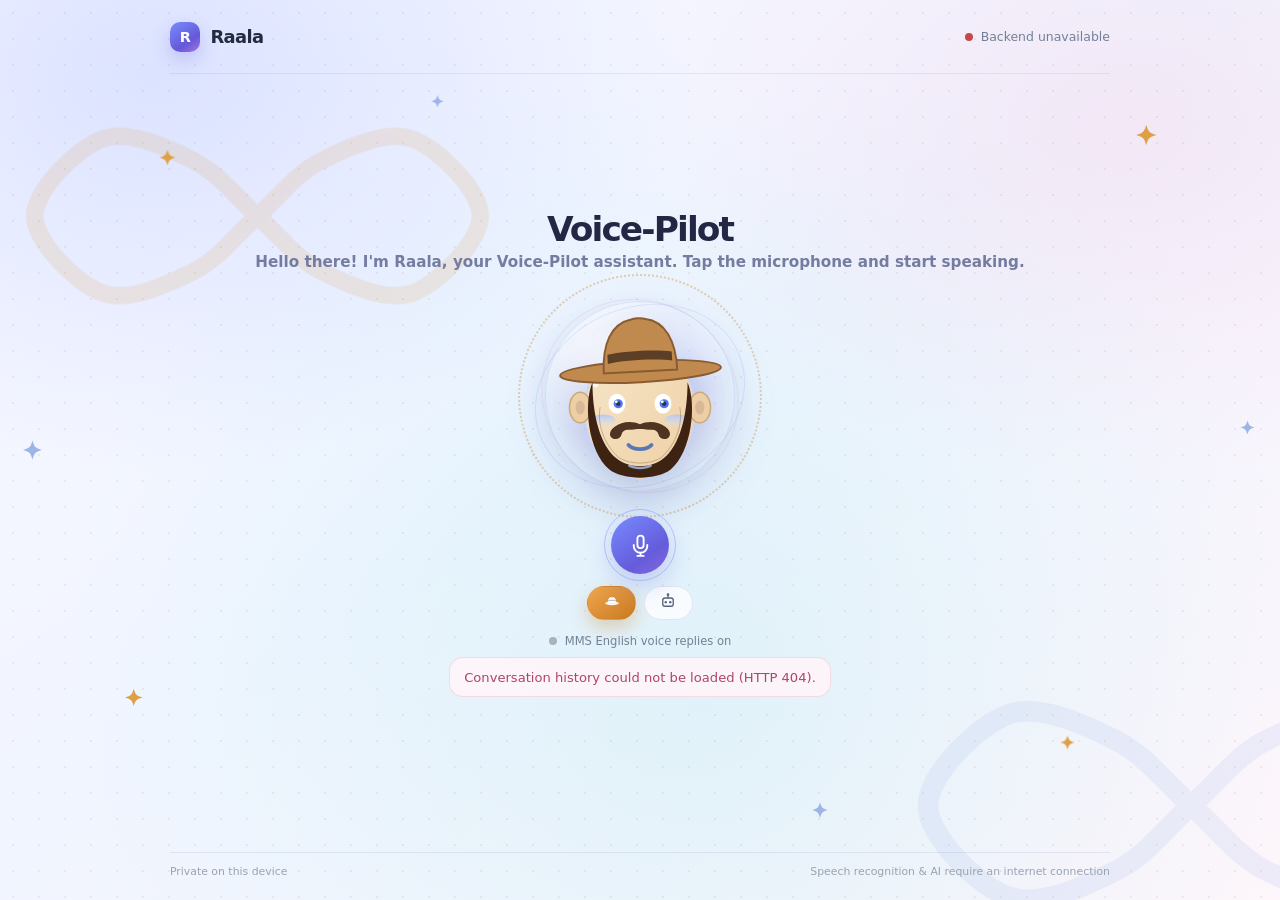
==== commit 5f7eb3c2: "Add face selection and new emotions for avatar" ====
--- a/static/index.html
+++ b/static/index.html
@@ -8,6 +8,32 @@
   <link rel="stylesheet" href="/static/styles.css?v=12" />
 </head>
 <body>
+  <div class="bg-decor" aria-hidden="true">
+    <svg class="bg-field" viewBox="0 0 1200 800" preserveAspectRatio="xMidYMid slice">
+      <defs>
+        <path id="loopPath" d="M190.0 60.0C190.0 49.6 173.1 32.5 162.4 28.8C151.6 25.1 136.1 32.5 125.7 37.7C115.3 42.9 108.6 52.6 100.0 60.0C91.4 67.4 84.7 77.1 74.3 82.3C63.9 87.5 48.4 94.9 37.6 91.2C26.9 87.5 10.0 70.4 10.0 60.0C10.0 49.6 26.9 32.5 37.6 28.8C48.4 25.1 63.9 32.5 74.3 37.7C84.7 42.9 91.4 52.6 100.0 60.0C108.6 67.4 115.3 77.1 125.7 82.3C136.1 87.5 151.6 94.9 162.4 91.2C173.1 87.5 190.0 70.4 190.0 60.0Z" />
+        <path id="sparkPath" d="M0 -7 C1.5 -2 2 -1.5 7 0 C2 1.5 1.5 2 0 7 C-1.5 2 -2 1.5 -7 0 C-2 -1.5 -1.5 -2 0 -7 Z" />
+      </defs>
+      <g transform="translate(40,60) scale(2.2)">
+        <use href="#loopPath" class="drift-a loop-line" color="#df9f45" />
+      </g>
+      <g transform="translate(830,560) scale(2.6)">
+        <use href="#loopPath" class="drift-b loop-line" color="#9db4e8" />
+      </g>
+      <g fill="#df9f45">
+        <use href="#sparkPath" class="spark s1" transform="translate(180,140)" />
+        <use href="#sparkPath" class="spark s2" transform="translate(1050,120) scale(1.3)" />
+        <use href="#sparkPath" class="spark s3" transform="translate(980,660) scale(0.9)" />
+        <use href="#sparkPath" class="spark s4" transform="translate(150,620) scale(1.1)" />
+      </g>
+      <g fill="#9db4e8">
+        <use href="#sparkPath" class="spark s5" transform="translate(420,90) scale(0.8)" />
+        <use href="#sparkPath" class="spark s6" transform="translate(760,720)" />
+        <use href="#sparkPath" class="spark s7" transform="translate(60,400) scale(1.2)" />
+        <use href="#sparkPath" class="spark s8" transform="translate(1140,380) scale(0.9)" />
+      </g>
+    </svg>
+  </div>
   <main>
     <header class="topbar">
       <a class="brand" href="/" aria-label="Voice-Pilot home">
@@ -21,7 +47,7 @@
       <h1 id="app-name">Voice-Pilot</h1>
       <p id="agent-status" role="status" aria-live="polite" data-state="idle">Hello there! I'm Raala, your Voice-Pilot assistant. Tap the microphone and start speaking.</p>
 
-      <div id="avatar" class="avatar" data-state="idle" data-emotion="calm" role="img" aria-label="Voice-Pilot is idle">
+      <div id="avatar" class="avatar" data-state="idle" data-emotion="calm" data-face="desi" role="img" aria-label="Voice-Pilot is idle">
         <div class="avatar-halo"></div>
         <div class="avatar-orbit avatar-orbit-one" aria-hidden="true"></div>
         <div class="avatar-orbit avatar-orbit-two" aria-hidden="true"></div>
@@ -31,58 +57,94 @@
               <stop offset="0" stop-color="#f8fbff" />
               <stop offset="1" stop-color="#dfeaff" />
             </linearGradient>
-            <linearGradient id="cheekGradient" x1="0" y1="0" x2="0" y2="1">
+            <linearGradient id="faceGradientWarm" x1="0" y1="0" x2="1" y2="1">
+            <stop offset="0" stop-color="#f7e6c8" />
+            <stop offset="1" stop-color="#eecfa5" />
+          </linearGradient>
+          <linearGradient id="faceGradientBot" x1="0" y1="0" x2="1" y2="1">
+            <stop offset="0" stop-color="#e2e9f2" />
+            <stop offset="1" stop-color="#bcc9db" />
+          </linearGradient>
+          <linearGradient id="cheekGradient" x1="0" y1="0" x2="0" y2="1">
               <stop offset="0" stop-color="#a7c3ff" stop-opacity=".85" />
               <stop offset="1" stop-color="#d7e5ff" stop-opacity=".2" />
             </linearGradient>
           </defs>
-          <path class="face-shape" d="M120 16c-48 0-84 34-84 88v27c0 52 35 91 84 91s84-39 84-91v-27c0-54-36-88-84-88Z" fill="url(#faceGradient)" />
-          <path class="face-shine" d="M61 79c11-28 33-43 59-43" fill="none" stroke="#fff" stroke-linecap="round" stroke-width="7" opacity=".8" />
-          <g class="hat" transform="rotate(-6 120 70)">
-            <ellipse cx="120" cy="80" rx="88" ry="15" fill="#c08a4e" stroke="#8a5a30" stroke-width="2.5" />
-            <path d="M78 80 C 78 48, 90 34, 106 34 C 112 34, 115 37, 120 37 C 125 37, 128 34, 134 34 C 150 34, 162 48, 162 80 Z" fill="#c08a4e" stroke="#8a5a30" stroke-width="2.5" />
-            <path d="M83 62 C 100 58, 140 58, 157 62 L157 73 C 140 69, 100 69, 83 73 Z" fill="#5d3f26" />
+          <path class="face-shape face-human" d="M120 58 C 78 58, 48 92, 48 138 C 48 188, 76 218, 120 230 C 164 218, 192 188, 192 138 C 192 92, 162 58, 120 58 Z" fill="url(#faceGradient)" />
+          <circle class="face-shape face-robo" cx="120" cy="142" r="80" fill="url(#faceGradientBot)" />
+          <path class="face-shine" d="M62 105 C 70 85, 85 72, 105 68" fill="none" stroke="#fff" stroke-linecap="round" stroke-width="7" opacity=".8" />
+          <g class="face-robo-deco">
+            <rect x="34" y="130" width="12" height="28" rx="6" fill="#8fa1b8" stroke="#6b7d94" stroke-width="2" />
+            <rect x="194" y="130" width="12" height="28" rx="6" fill="#8fa1b8" stroke="#6b7d94" stroke-width="2" />
+            <path d="M120 62 L120 38" stroke="#8fa1b8" stroke-width="5" stroke-linecap="round" />
+            <circle cx="120" cy="30" r="7" fill="#e05a4e" stroke="#b03a30" stroke-width="2" />
+            <circle cx="117.5" cy="27.5" r="2" fill="#ffffff" />
           </g>
-          <ellipse cx="70" cy="145" rx="20" ry="10" fill="url(#cheekGradient)" />
-          <ellipse cx="170" cy="145" rx="20" ry="10" fill="url(#cheekGradient)" />
+          <g class="hat" transform="rotate(-3 120 75)">
+            <ellipse cx="120" cy="88" rx="105" ry="14" fill="#c08a4e" stroke="#8a5a30" stroke-width="2.5" />
+            <path d="M72 88 C 72 50, 85 24, 110 20 C 115 18, 125 18, 130 20 C 155 24, 168 50, 168 88 Z" fill="#c08a4e" stroke="#8a5a30" stroke-width="2.5" />
+            <path d="M78 64 C 98 60, 142 60, 162 64 L162 76 C 142 72, 98 72, 78 76 Z" fill="#5d3f26" />
+          </g>
+          <g class="ears">
+            <ellipse class="ear ear-left" cx="42" cy="135" rx="14" ry="20" fill="#eecfa5" stroke="#c9a87a" stroke-width="2" />
+            <ellipse class="ear ear-right" cx="198" cy="135" rx="14" ry="20" fill="#eecfa5" stroke="#c9a87a" stroke-width="2" />
+            <ellipse cx="42" cy="135" rx="6" ry="9" fill="#d8b896" />
+            <ellipse cx="198" cy="135" rx="6" ry="9" fill="#d8b896" />
+          </g>
+          <ellipse cx="72" cy="152" rx="16" ry="8" fill="url(#cheekGradient)" />
+          <ellipse cx="168" cy="152" rx="16" ry="8" fill="url(#cheekGradient)" />
           <g class="eyes eye-default">
             <g class="eye">
-              <ellipse cx="83" cy="115" rx="13" ry="15" fill="#ffffff" />
-              <circle cx="83" cy="116" r="7" fill="#5478e8" />
-              <circle cx="83" cy="116" r="3.5" fill="#243653" />
-              <circle cx="80.5" cy="113.5" r="2" fill="#ffffff" />
+              <ellipse cx="90" cy="130" rx="11" ry="13" fill="#ffffff" />
+              <g class="iris-group">
+                <circle cx="90" cy="131" r="6" fill="#5478e8" />
+                <circle cx="90" cy="131" r="3" fill="#243653" />
+                <circle cx="87.5" cy="128.5" r="1.8" fill="#ffffff" />
+              </g>
             </g>
             <g class="eye">
-              <ellipse cx="157" cy="115" rx="13" ry="15" fill="#ffffff" />
-              <circle cx="157" cy="116" r="7" fill="#5478e8" />
-              <circle cx="157" cy="116" r="3.5" fill="#243653" />
-              <circle cx="154.5" cy="113.5" r="2" fill="#ffffff" />
+              <ellipse cx="150" cy="130" rx="11" ry="13" fill="#ffffff" />
+              <g class="iris-group">
+                <circle cx="150" cy="131" r="6" fill="#5478e8" />
+                <circle cx="150" cy="131" r="3" fill="#243653" />
+                <circle cx="147.5" cy="128.5" r="1.8" fill="#ffffff" />
+              </g>
             </g>
           </g>
           <g class="eyes eye-alt eye-wink">
-            <ellipse cx="83" cy="115" rx="13" ry="15" fill="#ffffff" />
-            <circle cx="83" cy="116" r="7" fill="#5478e8" />
-            <circle cx="83" cy="116" r="3.5" fill="#243653" />
-            <circle cx="80.5" cy="113.5" r="2" fill="#ffffff" />
-            <path d="M144 114 Q157 120 170 114" fill="none" stroke="#243653" stroke-width="4" stroke-linecap="round" />
+            <ellipse cx="90" cy="130" rx="11" ry="13" fill="#ffffff" />
+            <g class="iris-group">
+              <circle cx="90" cy="131" r="6" fill="#5478e8" />
+              <circle cx="90" cy="131" r="3" fill="#243653" />
+              <circle cx="87.5" cy="128.5" r="1.8" fill="#ffffff" />
+            </g>
+            <path d="M138 129 Q150 135 162 129" fill="none" stroke="#243653" stroke-width="4" stroke-linecap="round" />
           </g>
           <g class="eyes eye-alt eye-sleepy">
-            <path d="M70 114 Q83 121 96 114" fill="none" stroke="#243653" stroke-width="4" stroke-linecap="round" />
-            <path d="M144 114 Q157 121 170 114" fill="none" stroke="#243653" stroke-width="4" stroke-linecap="round" />
+            <path d="M79 129 Q90 136 101 129" fill="none" stroke="#243653" stroke-width="4" stroke-linecap="round" />
+            <path d="M139 129 Q150 136 161 129" fill="none" stroke="#243653" stroke-width="4" stroke-linecap="round" />
           </g>
-          <path class="mouth mouth-calm" d="M101 154c7 9 17 13 27 13s20-4 27-13" fill="none" stroke="#5978b4" stroke-linecap="round" stroke-width="5" />
-          <path class="mouth mouth-joyful" d="M100 151c8 12 18 17 28 17s20-5 28-17c-2 17-11 25-28 25s-26-8-28-25Z" fill="#5978b4" />
-          <path class="mouth mouth-caring" d="M103 160c8-6 16-9 25-9s17 3 25 9" fill="none" stroke="#5978b4" stroke-linecap="round" stroke-width="5" />
-          <path class="mouth mouth-curious" d="M108 159c5-3 10-4 15-4" fill="none" stroke="#5978b4" stroke-linecap="round" stroke-width="5" />
-          <path class="mouth mouth-success" d="M99 151c9 14 20 20 29 20s20-6 29-20c-2 19-12 29-29 29s-27-10-29-29Z" fill="#5978b4" />
-          <path class="mouth mouth-error" d="M103 165c8-7 16-10 25-10s17 3 25 10" fill="none" stroke="#d85d78" stroke-linecap="round" stroke-width="5" />
-          <path class="mustache mustache-left" d="M120 147 C 112 143, 102 143, 94 148" />
-          <path class="mustache mustache-right" d="M120 147 C 128 143, 138 143, 146 148" />
-          <path class="mouth mouth-playful" d="M99 159 C 111 165, 129 163, 141 151" fill="none" stroke="#5978b4" stroke-linecap="round" stroke-width="5" />
-          <ellipse class="mouth mouth-surprised" cx="120" cy="162" rx="9" ry="11" fill="#5978b4" />
-          <path class="mouth mouth-sleepy" d="M110 161 C 115 163, 125 163, 130 161" fill="none" stroke="#5978b4" stroke-linecap="round" stroke-width="4" />
-          <path class="mouth mouth-sad" d="M100 169 C 108 156, 132 156, 140 169" fill="none" stroke="#5978b4" stroke-linecap="round" stroke-width="5" />
-          <path d="M105 206c8 5 17 7 27 7s19-2 27-7" fill="none" stroke="#aac4f6" stroke-linecap="round" stroke-width="3" opacity=".8" />
+          <path class="mouth mouth-calm" d="M105 184 C 111 191, 129 191, 135 184" fill="none" stroke="#5978b4" stroke-linecap="round" stroke-width="5" />
+          <path class="mouth mouth-joyful" d="M102 182 C 107 194, 133 194, 138 182 C 132 186, 108 186, 102 182 Z" fill="#5978b4" />
+          <path class="mouth mouth-caring" d="M107 187 C 113 181, 127 181, 133 187" fill="none" stroke="#5978b4" stroke-linecap="round" stroke-width="5" />
+          <path class="mouth mouth-curious" d="M113 186 C 117 188, 123 188, 127 186" fill="none" stroke="#5978b4" stroke-linecap="round" stroke-width="5" />
+          <path class="mouth mouth-success" d="M99 182 C 104 196, 136 196, 141 182 C 135 187, 105 187, 99 182 Z" fill="#5978b4" />
+          <path class="mouth mouth-error" d="M105 192 C 111 184, 129 184, 135 192" fill="none" stroke="#d85d78" stroke-linecap="round" stroke-width="5" />
+          <path class="mustache mustache-big" d="M120 157 C 110 152, 96 153, 87 160 C 80 165, 79 172, 84 175 C 89 178, 95 175, 96 170 C 97 166, 100 164, 104 164 C 109 164, 115 163, 120 163 C 125 163, 131 164, 136 164 C 140 164, 143 166, 144 170 C 145 175, 151 178, 156 175 C 161 172, 160 165, 153 160 C 144 153, 130 152, 120 157 Z" />
+          <path class="beard" d="M58 102 C 46 130, 52 192, 80 216 C 98 230, 142 230, 160 216 C 188 192, 194 130, 182 102 C 182 145, 172 185, 150 202 C 134 215, 106 215, 90 202 C 68 185, 58 145, 58 102 Z" fill="#3e2212" />
+          <path d="M68 135 C 64 155, 72 182, 92 200 C 106 210, 134 210, 148 200 C 168 182, 176 155, 172 135" fill="none" stroke="#6b4423" stroke-width="1.2" opacity="0.35" stroke-linecap="round" />
+
+          <path class="mouth mouth-playful" d="M103 188 C 114 193, 129 191, 140 180" fill="none" stroke="#5978b4" stroke-linecap="round" stroke-width="5" />
+          <ellipse class="mouth mouth-surprised" cx="120" cy="188" rx="8" ry="9" fill="#5978b4" />
+          <path class="mouth mouth-sleepy" d="M113 188 C 117 189, 123 189, 127 188" fill="none" stroke="#5978b4" stroke-linecap="round" stroke-width="4" />
+          <path class="mouth mouth-sad" d="M104 193 C 111 183, 129 183, 136 193" fill="none" stroke="#5978b4" stroke-linecap="round" stroke-width="5" />
+          <path class="mouth mouth-angry" d="M108 183 L 132 183" fill="none" stroke="#d85d78" stroke-linecap="round" stroke-width="5" />
+          <path class="mouth mouth-excited" d="M98 178 C 104 196, 136 196, 142 178 L 142 182 C 132 188, 108 188, 98 182 Z" fill="#5978b4" />
+          <path class="mouth mouth-shy" d="M114 188 C 118 190, 122 190, 126 188" fill="none" stroke="#5978b4" stroke-linecap="round" stroke-width="4" />
+          <path class="mouth mouth-confused" d="M107 186 C 113 182, 119 190, 125 182 C 130 186, 134 182, 137 186" fill="none" stroke="#5978b4" stroke-linecap="round" stroke-width="4" />
+          <path class="mouth mouth-loving" d="M115 184 C 118 180, 122 180, 125 184 C 122 186, 118 186, 115 184 Z" fill="#e87a9a" stroke="#e87a9a" stroke-linecap="round" stroke-width="2" />
+          <ellipse class="mouth mouth-focused" cx="120" cy="186" rx="5" ry="7" fill="#5978b4" />
+          <path d="M106 211 C 113 215, 127 215, 134 211" fill="none" stroke="#aac4f6" stroke-linecap="round" stroke-width="3" opacity=".8" />
         </svg>
         <div class="sound-rings" aria-hidden="true"><i></i><i></i><i></i></div>
       </div>
@@ -92,6 +154,10 @@
           <svg viewBox="0 0 24 24" aria-hidden="true"><rect x="9" y="2.5" width="6" height="12" rx="3"></rect><path d="M5.5 11.5v1a6.5 6.5 0 0 0 13 0v-1M12 19v3M9 22h6"></path></svg>
         </button>
         <button id="stop-response" class="interrupt-button" type="button" disabled>Stop response</button>
+      </div>
+      <div class="face-picker" role="group" aria-label="Choose face">
+        <button id="face-desi" class="face-button" type="button" aria-pressed="true" aria-label="Raala classic face" title="Raala"><svg viewBox="0 0 24 24" width="18" height="18" aria-hidden="true"><ellipse cx="12" cy="15" rx="9" ry="2.5" fill="currentColor"/><path d="M6 15 C6 10.5 7.8 7.2 10 6.6 C11 6.3 11.6 7.2 12 7.2 C12.4 7.2 13 6.3 14 6.6 C16.2 7.2 18 10.5 18 15 Z" fill="currentColor" stroke="rgba(0,0,0,.15)" stroke-width="0.6"/><path d="M7 11 C9 10.2 15 10.2 17 11 V12.5 C15 11.8 9 11.8 7 12.5 Z" fill="rgba(0,0,0,.25)"/></svg></button>
+        <button id="face-robo" class="face-button" type="button" aria-pressed="false" aria-label="Raala robot face" title="Raala"><svg viewBox="0 0 24 24" width="18" height="18" aria-hidden="true"><rect x="5" y="8" width="14" height="11" rx="3" fill="none" stroke="currentColor" stroke-width="1.8" stroke-linejoin="round"/><circle cx="9" cy="13.5" r="1.6" fill="currentColor"/><circle cx="15" cy="13.5" r="1.6" fill="currentColor"/><path d="M12 8 L12 4.5" stroke="currentColor" stroke-width="1.6" stroke-linecap="round"/><circle cx="12" cy="3.5" r="1.8" fill="currentColor"/></svg></button>
       </div>
       <div class="audio-indicator"><span id="audio-dot"></span><span id="audio-label">MMS English voice replies on</span><button id="enable-audio" class="enable-audio" type="button" hidden>Enable voice</button></div>
       <p id="error-message" class="error-message" role="alert" hidden></p>
--- a/static/styles.css
+++ b/static/styles.css
@@ -2,7 +2,7 @@
   color-scheme: light;
   font-family: "Segoe UI Variable", "Segoe UI", system-ui, sans-serif;
   color: #20283a;
-  background: #f6f7fb;
+  background: #f8f3ea;
   font-synthesis: none;
   text-rendering: optimizeLegibility;
   --muted: #8590a4;
@@ -22,8 +22,9 @@
   min-height: 100vh;
   margin: 0;
   background:
-    radial-gradient(ellipse at 50% 35%, rgb(225 234 255 / 62%) 0, transparent 38rem),
-    #f6f7fb;
+    radial-gradient(ellipse at 50% 32%, rgb(255 220 170 / 55%) 0, transparent 38rem),
+    radial-gradient(circle at 50% 62%, rgb(255 205 140 / 35%) 0, transparent 30rem),
+    #f8f3ea;
 }
 
 button {
@@ -65,9 +66,9 @@
   place-items: center;
   border-radius: 10px;
   color: #fff;
-  background: linear-gradient(145deg, #7d9aff, #4d69d8);
+  background: linear-gradient(145deg, #f0a952, #c97a1f);
   font-size: 0.9rem;
-  box-shadow: 0 5px 12px rgb(75 105 216 / 25%);
+  box-shadow: 0 5px 12px rgb(201 122 31 / 30%);
 }
 
 .connection,
@@ -163,14 +164,16 @@
   display: grid;
   place-items: center;
   margin: 0.7rem 0 0.45rem;
+  filter: drop-shadow(0 13px 15px rgb(65 91 151 / 13%));
 }
 
 .avatar-halo {
   position: absolute;
   inset: 20px;
-  border: 1px solid rgb(103 137 223 / 10%);
+  border: 1px solid rgb(201 140 60 / 16%);
   border-radius: 50%;
-  background: radial-gradient(circle, rgb(195 211 255 / 48%), rgb(228 236 255 / 6%) 68%);
+  background: radial-gradient(circle, rgb(255 209 150 / 50%), rgb(255 232 200 / 6%) 68%);
+  will-change: transform;
   transition: transform 350ms ease, opacity 350ms ease, box-shadow 350ms ease;
   animation: idle-float 4s ease-in-out infinite;
 }
@@ -181,6 +184,7 @@
   width: 178px;
   height: 178px;
   overflow: visible;
+  will-change: transform;
   filter: drop-shadow(0 13px 15px rgb(65 91 151 / 13%));
   animation: idle-float 4s ease-in-out infinite;
 }
@@ -188,6 +192,95 @@
 .face-shape {
   stroke: #c9d8fa;
   stroke-width: 2;
+}
+
+body::before {
+  content: "";
+  position: fixed;
+  inset: 0;
+  z-index: 0;
+  pointer-events: none;
+  background-image: radial-gradient(rgb(170 135 85 / 13%) 1.2px, transparent 1.3px);
+  background-size: 26px 26px;
+}
+
+.bg-decor {
+  position: fixed;
+  inset: 0;
+  z-index: 0;
+  overflow: hidden;
+  pointer-events: none;
+}
+
+.bg-field {
+  position: absolute;
+  inset: 0;
+  width: 100%;
+  height: 100%;
+}
+
+.drift-a {
+  animation: loop-drift 14s ease-in-out infinite alternate;
+}
+
+.drift-b {
+  animation: loop-drift 19s ease-in-out -7s infinite alternate;
+}
+
+.drift-a,
+.drift-b {
+  transform-box: fill-box;
+  transform-origin: center;
+  will-change: transform;
+}
+
+.loop-line {
+  fill: none;
+  stroke: currentColor;
+  stroke-width: 7;
+  stroke-linecap: round;
+  opacity: 0.16;
+}
+
+.spark {
+  animation: twinkle 3.4s ease-in-out infinite alternate;
+}
+
+.s2 { animation-delay: -1.1s; }
+.s3 { animation-delay: -2.2s; }
+.s4 { animation-delay: -0.6s; }
+.s5 { animation-delay: -2.8s; }
+.s6 { animation-delay: -1.7s; }
+.s7 { animation-delay: -0.2s; }
+.s8 { animation-delay: -2.5s; }
+
+main {
+  position: relative;
+  z-index: 1;
+}
+
+.avatar::after {
+  content: "";
+  position: absolute;
+  inset: -7px;
+  border: 2px dotted rgb(201 140 60 / 38%);
+  border-radius: 50%;
+  animation: orbit-spin 48s linear infinite;
+  pointer-events: none;
+}
+
+@keyframes loop-drift {
+  from { transform: translate3d(0, 0, 0) rotate(-4deg); }
+  to { transform: translate3d(34px, 28px, 0) rotate(5deg); }
+}
+
+@keyframes twinkle {
+  from { opacity: 0.12; }
+  to { opacity: 0.5; }
+}
+
+@keyframes orbit-spin {
+  to { transform: rotate(360deg); }
 }
 
 .face-shine {
@@ -216,6 +309,138 @@
   stroke: #4f6fad;
   stroke-width: 3;
   stroke-linecap: round;
+}
+
+.face-robo,
+.face-robo-deco,
+.face-desi {
+  display: none;
+}
+
+.avatar[data-face="desi"] .face-desi {
+  display: initial;
+}
+
+.avatar[data-face="robo"] .face-human {
+  display: none;
+}
+
+.avatar[data-face="robo"] .face-robo,
+.avatar[data-face="robo"] .face-robo-deco {
+  display: initial;
+}
+
+.avatar[data-face="robo"] .face-shape {
+  stroke: #9fb0c6;
+}
+
+.avatar[data-face="robo"] .mustache,
+.avatar[data-face="robo"] .beard {
+  display: none;
+}
+
+.avatar[data-face="desi"] .face-shape {
+  fill: url(#faceGradientWarm);
+}
+
+.avatar[data-face="desi"] .mustache {
+  stroke-width: 4;
+}
+
+.mustache-big {
+  fill: #4e3421;
+  stroke: none;
+}
+
+.ear {
+  transform-box: fill-box;
+  transform-origin: center;
+}
+
+.avatar[data-state="listening"] .ear-left {
+  animation: ear-wiggle 0.6s ease-in-out infinite;
+}
+
+.avatar[data-state="listening"] .ear-right {
+  animation: ear-wiggle 0.6s ease-in-out infinite 0.15s;
+}
+
+@keyframes ear-wiggle {
+  0%, 100% { transform: rotate(0deg); }
+  25% { transform: rotate(-8deg); }
+  50% { transform: rotate(6deg); }
+  75% { transform: rotate(-4deg); }
+}
+
+.avatar[data-face="robo"] .hat {
+  display: none;
+}
+
+.face {
+  filter: none;
+}
+
+.avatar[data-emotion="angry"] .avatar-halo {
+  background: radial-gradient(circle, rgb(255 120 90 / 60%), rgb(255 200 170 / 10%) 70%);
+  box-shadow: 0 0 38px rgb(255 90 60 / 22%);
+}
+.avatar[data-emotion="angry"] .face-shape {
+  stroke: #e8a090;
+}
+.avatar[data-emotion="excited"] .avatar-halo {
+  background: radial-gradient(circle, rgb(255 240 140 / 65%), rgb(255 250 190 / 10%) 70%);
+  box-shadow: 0 0 38px rgb(255 220 90 / 22%);
+}
+.avatar[data-emotion="excited"] .face-shape {
+  stroke: #f0d48a;
+}
+.avatar[data-emotion="shy"] .avatar-halo {
+  background: radial-gradient(circle, rgb(255 182 210 / 55%), rgb(255 220 235 / 10%) 70%);
+  box-shadow: 0 0 38px rgb(255 150 180 / 18%);
+}
+.avatar[data-emotion="shy"] .face-shape {
+  stroke: #e8b0c8;
+}
+.avatar[data-emotion="confused"] .avatar-halo {
+  background: radial-gradient(circle, rgb(190 180 255 / 45%), rgb(225 220 255 / 10%) 70%);
+  box-shadow: 0 0 38px rgb(150 140 220 / 18%);
+}
+.avatar[data-emotion="confused"] .face-shape {
+  stroke: #c8c0e8;
+}
+.avatar[data-emotion="loving"] .avatar-halo {
+  background: radial-gradient(circle, rgb(255 150 180 / 55%), rgb(255 210 220 / 10%) 70%);
+  box-shadow: 0 0 38px rgb(255 120 160 / 18%);
+}
+.avatar[data-emotion="loving"] .face-shape {
+  stroke: #e8a0b8;
+}
+.avatar[data-emotion="focused"] .avatar-halo {
+  background: radial-gradient(circle, rgb(140 230 210 / 50%), rgb(200 245 235 / 10%) 70%);
+  box-shadow: 0 0 38px rgb(110 200 180 / 18%);
+}
+.avatar[data-emotion="focused"] .face-shape {
+  stroke: #a8d8c8;
+}
+
+/* iris gaze: idle look slightly off, speaking looks straight */
+.iris-group {
+  transition: transform 220ms ease;
+}
+.avatar[data-state="speaking"] .iris-group {
+  transform: translate(0, 0);
+}
+.avatar:not([data-state="speaking"]) .iris-group {
+  transform: translate(1.6px, -0.9px);
+}
+.avatar[data-emotion="shy"]:not([data-state="speaking"]) .iris-group {
+  transform: translate(0, 2.2px);
+}
+.avatar[data-emotion="angry"]:not([data-state="speaking"]) .iris-group {
+  transform: translate(0, 0.6px);
+}
+.avatar[data-emotion="confused"]:not([data-state="speaking"]) .iris-group {
+  transform: translate(-1.2px, -0.6px);
 }
 
 .eye-alt {
@@ -356,6 +581,36 @@
   font-size: 0.72rem;
 }
 
+.face-picker {
+  display: flex;
+  align-items: center;
+  justify-content: center;
+  gap: 0.5rem;
+  margin-top: 0.7rem;
+}
+
+.face-button {
+  min-height: 34px;
+  padding: 0 0.9rem;
+  border: 1px solid #e1e5ef;
+  border-radius: 20px;
+  color: #59647b;
+  background: rgb(255 255 255 / 78%);
+  cursor: pointer;
+}
+
+.face-button[aria-pressed="true"] {
+  color: #fff;
+  background: linear-gradient(145deg, #efa64f, #c97a1f);
+  border-color: transparent;
+  box-shadow: 0 8px 18px rgb(201 122 31 / 30%);
+}
+
+.face-button:focus-visible {
+  outline: 3px solid rgb(84 120 232 / 38%);
+  outline-offset: 3px;
+}
+
 .enable-audio {
   padding: 0.15rem 0.45rem;
   border: 1px solid #dfe5f5;
@@ -498,7 +753,13 @@
 .avatar[data-emotion="playful"] .mouth-calm,
 .avatar[data-emotion="surprised"] .mouth-calm,
 .avatar[data-emotion="sleepy"] .mouth-calm,
-.avatar[data-emotion="sad"] .mouth-calm {
+.avatar[data-emotion="sad"] .mouth-calm,
+.avatar[data-emotion="angry"] .mouth-calm,
+.avatar[data-emotion="excited"] .mouth-calm,
+.avatar[data-emotion="shy"] .mouth-calm,
+.avatar[data-emotion="confused"] .mouth-calm,
+.avatar[data-emotion="loving"] .mouth-calm,
+.avatar[data-emotion="focused"] .mouth-calm {
   display: none;
 }
 
@@ -508,7 +769,13 @@
 .avatar[data-emotion="playful"] .mouth-playful,
 .avatar[data-emotion="surprised"] .mouth-surprised,
 .avatar[data-emotion="sleepy"] .mouth-sleepy,
-.avatar[data-emotion="sad"] .mouth-sad {
+.avatar[data-emotion="sad"] .mouth-sad,
+.avatar[data-emotion="angry"] .mouth-angry,
+.avatar[data-emotion="excited"] .mouth-excited,
+.avatar[data-emotion="shy"] .mouth-shy,
+.avatar[data-emotion="confused"] .mouth-confused,
+.avatar[data-emotion="loving"] .mouth-loving,
+.avatar[data-emotion="focused"] .mouth-focused {
   display: initial;
 }
 
@@ -536,7 +803,13 @@
 .avatar[data-emotion="playful"][data-state="speaking"] .mouth-playful,
 .avatar[data-emotion="surprised"][data-state="speaking"] .mouth-surprised,
 .avatar[data-emotion="sleepy"][data-state="speaking"] .mouth-sleepy,
-.avatar[data-emotion="sad"][data-state="speaking"] .mouth-sad {
+.avatar[data-emotion="sad"][data-state="speaking"] .mouth-sad,
+.avatar[data-emotion="angry"][data-state="speaking"] .mouth-angry,
+.avatar[data-emotion="excited"][data-state="speaking"] .mouth-excited,
+.avatar[data-emotion="shy"][data-state="speaking"] .mouth-shy,
+.avatar[data-emotion="confused"][data-state="speaking"] .mouth-confused,
+.avatar[data-emotion="loving"][data-state="speaking"] .mouth-loving,
+.avatar[data-emotion="focused"][data-state="speaking"] .mouth-focused {
   animation: talking 210ms ease-in-out infinite alternate;
 }
 
@@ -645,14 +918,14 @@
 }
 
 .avatar {
-  width: clamp(230px, 24vw, 300px);
-  height: clamp(230px, 24vw, 300px);
+  width: clamp(250px, 26vw, 330px);
+  height: clamp(250px, 26vw, 330px);
   margin: clamp(0.75rem, 2vh, 1.5rem) 0;
 }
 
 .face {
-  width: 78%;
-  height: 78%;
+  width: 82%;
+  height: 82%;
 }
 
 footer {
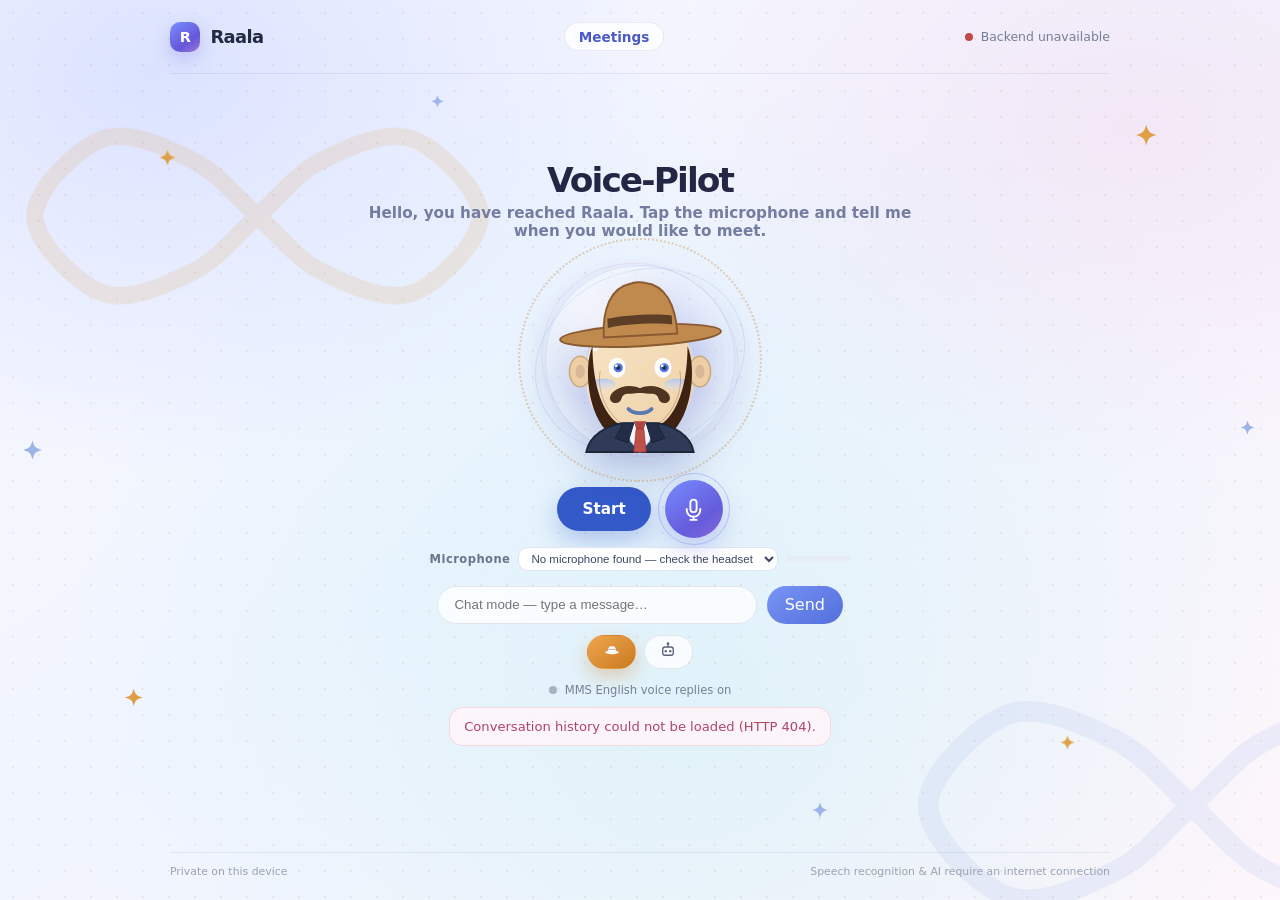
==== commit 2d33b0e3: "Implement Google OAuth integration and add Calendar service support" ====
--- a/static/index.html
+++ b/static/index.html
@@ -5,7 +5,7 @@
   <meta name="viewport" content="width=device-width, initial-scale=1" />
   <title>Voice-Pilot — Your Voice Assistant</title>
   <meta name="theme-color" content="#f3f5ff" />
-  <link rel="stylesheet" href="/static/styles.css?v=12" />
+  <link rel="stylesheet" href="/static/styles.css?v=19" />
 </head>
 <body>
   <div class="bg-decor" aria-hidden="true">
@@ -36,6 +36,7 @@
   </div>
   <main>
     <header class="topbar">
+      <a class="meetings-link" href="/dashboard">Meetings</a>
       <a class="brand" href="/" aria-label="Voice-Pilot home">
         <span class="brand-mark" aria-hidden="true">R</span>
         <span>Raala</span>
@@ -45,7 +46,8 @@
 
     <section class="voice-stage" aria-labelledby="app-name">
       <h1 id="app-name">Voice-Pilot</h1>
-      <p id="agent-status" role="status" aria-live="polite" data-state="idle">Hello there! I'm Raala, your Voice-Pilot assistant. Tap the microphone and start speaking.</p>
+      <div class="agent-pane">
+      <p id="agent-status" role="status" aria-live="polite" data-state="idle">Hello, you have reached Raala. Tap the microphone and tell me when you would like to meet.</p>
 
       <div id="avatar" class="avatar" data-state="idle" data-emotion="calm" data-face="desi" role="img" aria-label="Voice-Pilot is idle">
         <div class="avatar-halo"></div>
@@ -144,17 +146,82 @@
           <path class="mouth mouth-confused" d="M107 186 C 113 182, 119 190, 125 182 C 130 186, 134 182, 137 186" fill="none" stroke="#5978b4" stroke-linecap="round" stroke-width="4" />
           <path class="mouth mouth-loving" d="M115 184 C 118 180, 122 180, 125 184 C 122 186, 118 186, 115 184 Z" fill="#e87a9a" stroke="#e87a9a" stroke-linecap="round" stroke-width="2" />
           <ellipse class="mouth mouth-focused" cx="120" cy="186" rx="5" ry="7" fill="#5978b4" />
-          <path d="M106 211 C 113 215, 127 215, 134 211" fill="none" stroke="#aac4f6" stroke-linecap="round" stroke-width="3" opacity=".8" />
+          <path d="M106 211 C 113 215, 127 215, 134 211" fill="none" stroke="#aac4f6" stroke-linecap="round" stroke-width="3" opacity=".8" /><g class="suit"><path d="M50 240 C 54 218, 76 206, 98 202 L 142 202 C 164 206, 186 218, 190 240 Z" fill="#2f3b57" stroke="#1d2639" stroke-width="2.5" /><path d="M98 202 L 142 202 L 132 226 L 120 240 L 108 226 Z" fill="#f4f7fd" stroke="#c9d4e8" stroke-width="1.5" /><path d="M98 202 L 112 202 L 104 228 L 88 222 Z" fill="#232d47" stroke="#1d2639" stroke-width="1.5" /><path d="M142 202 L 128 202 L 136 228 L 152 222 Z" fill="#232d47" stroke="#1d2639" stroke-width="1.5" /><path d="M112 200 L 128 200 L 125 210 L 115 210 Z" fill="#b0443f" /><path d="M115 210 L 125 210 L 128 240 L 112 240 Z" fill="#c14f4a" stroke="#a03a36" stroke-width="1" /></g>
         </svg>
         <div class="sound-rings" aria-hidden="true"><i></i><i></i><i></i></div>
       </div>
 
       <div class="controls">
+        <button id="start-button" class="start-button" type="button">Start</button>
         <button id="microphone-button" class="mic-button" type="button" aria-pressed="false" aria-label="Start listening">
           <svg viewBox="0 0 24 24" aria-hidden="true"><rect x="9" y="2.5" width="6" height="12" rx="3"></rect><path d="M5.5 11.5v1a6.5 6.5 0 0 0 13 0v-1M12 19v3M9 22h6"></path></svg>
         </button>
         <button id="stop-response" class="interrupt-button" type="button" disabled>Stop response</button>
       </div>
+      <div class="mic-row">
+        <label class="mic-label" for="mic-select">Microphone</label>
+        <select id="mic-select" class="mic-select" aria-label="Choose microphone input"></select>
+        <span id="mic-level" class="mic-level" aria-hidden="true"><i></i></span>
+      </div>
+      <form id="type-box" class="type-box" autocomplete="off">
+        <input id="type-input" class="type-input meeting-time-input" type="text" name="typed-text"
+          placeholder="Type “schedule a meeting” or a time like 10 AM" maxlength="320"
+          aria-label="Type “schedule a meeting” or a time like 10 AM" />
+        <button class="type-send" type="submit">Send</button>
+      </form>
+
+      <p id="action-line" class="type-hint" hidden></p>
+      </div>
+      <div class="booking-pane">
+      <div id="booking-status" class="booking-status" role="status" aria-live="polite" hidden></div>
+      <div id="meeting-confirm-box" class="meeting-confirm-box" hidden aria-label="Confirm meeting booking">
+        <p id="mc-summary" class="meeting-confirm-summary"></p>
+        <div class="meeting-confirm-actions">
+          <button id="mc-confirm" class="meeting-submit" type="button">Confirm</button>
+          <button id="mc-decline" class="meeting-cancel" type="button">Decline</button>
+        </div>
+      </div>
+      <section id="slot-panel" class="slot-panel" hidden aria-label="Available meeting times">
+        <h2 id="slot-heading">Available times</h2>
+        <div id="slot-cards" class="slot-cards"></div>
+      </section>
+      <section id="meeting-form-wrap" class="meeting-form-wrap" hidden aria-label="Meeting details form">
+        <form id="meeting-form" class="meeting-form" novalidate>
+          <h2>Meeting details</h2>
+          <p id="mf-when" class="meeting-form-when" hidden></p>
+          <p class="meeting-form-sub">You can type, speak, or click. Changing the time is fine before you submit.</p>
+          <label>Full name <input id="mf-name" name="name" type="text" autocomplete="name" required maxlength="120" /></label>
+          <label>Email address <input id="mf-email" name="email" type="email" autocomplete="email" required maxlength="320" /></label>
+          <label>Phone (optional) <input id="mf-phone" name="phone" type="tel" autocomplete="tel" maxlength="40" /></label>
+          <label>Meeting time
+            <select id="mf-slot" name="slot" required></select>
+          </label>
+          <label>Meeting topic <input id="mf-topic" name="topic" type="text" required maxlength="200" placeholder="What should we discuss?" /></label>
+          <label>Meeting type
+            <select id="mf-type" name="meeting_type" required>
+              <option value="video call">Video call</option>
+              <option value="phone call">Phone call</option>
+              <option value="in-person">In-person</option>
+            </select>
+          </label>
+          <label>Notes (optional) <textarea id="mf-notes" name="notes" rows="2" maxlength="1000"></textarea></label>
+          <p id="mf-error" class="meeting-form-error" role="alert" hidden></p>
+          <div class="meeting-form-actions">
+            <button type="submit" class="meeting-submit">Book meeting</button>
+            <button type="button" id="mf-cancel" class="meeting-cancel">Cancel</button>
+          </div>
+        </form>
+      </section>
+      <div id="meeting-confirmation" class="meeting-confirmation" role="status" aria-live="polite" hidden></div>
+      </div>
+      <details class="howto">
+        <summary>How to schedule a meeting</summary>
+        <ol>
+          <li>Say "schedule a meeting" and pick one of the available times.</li>
+          <li>Fill the short form that appears, or just keep speaking.</li>
+          <li>Raala books it and confirms here with your booking ID.</li>
+        </ol>
+      </details>
       <div class="face-picker" role="group" aria-label="Choose face">
         <button id="face-desi" class="face-button" type="button" aria-pressed="true" aria-label="Raala classic face" title="Raala"><svg viewBox="0 0 24 24" width="18" height="18" aria-hidden="true"><ellipse cx="12" cy="15" rx="9" ry="2.5" fill="currentColor"/><path d="M6 15 C6 10.5 7.8 7.2 10 6.6 C11 6.3 11.6 7.2 12 7.2 C12.4 7.2 13 6.3 14 6.6 C16.2 7.2 18 10.5 18 15 Z" fill="currentColor" stroke="rgba(0,0,0,.15)" stroke-width="0.6"/><path d="M7 11 C9 10.2 15 10.2 17 11 V12.5 C15 11.8 9 11.8 7 12.5 Z" fill="rgba(0,0,0,.25)"/></svg></button>
         <button id="face-robo" class="face-button" type="button" aria-pressed="false" aria-label="Raala robot face" title="Raala"><svg viewBox="0 0 24 24" width="18" height="18" aria-hidden="true"><rect x="5" y="8" width="14" height="11" rx="3" fill="none" stroke="currentColor" stroke-width="1.8" stroke-linejoin="round"/><circle cx="9" cy="13.5" r="1.6" fill="currentColor"/><circle cx="15" cy="13.5" r="1.6" fill="currentColor"/><path d="M12 8 L12 4.5" stroke="currentColor" stroke-width="1.6" stroke-linecap="round"/><circle cx="12" cy="3.5" r="1.8" fill="currentColor"/></svg></button>
@@ -166,6 +233,6 @@
     <footer><span>Private on this device</span><span>Speech recognition &amp; AI require an internet connection</span></footer>
   </main>
 
-  <script src="/static/app.js?v=29"></script>
+  <script src="/static/app.js?v=39"></script>
 </body>
 </html>
--- a/static/styles.css
+++ b/static/styles.css
@@ -11,6 +11,7 @@
   --border: #e8ebf2;
   --green: #2e9b77;
   --red: #c44848;
+  --red: #c44848;
 }
 
 * {
@@ -572,6 +573,73 @@
   cursor: pointer;
 }
 
+.type-box {
+  display: flex;
+  align-items: center;
+  justify-content: center;
+  gap: 0.6rem;
+  margin-top: 0.9rem;
+}
+
+.type-input {
+  width: min(320px, 80vw);
+  min-height: 38px;
+  padding: 0 1rem;
+  border: 1px solid #e1e5ef;
+  border-radius: 20px;
+  color: #2f3a52;
+  background: rgb(255 255 255 / 78%);
+}
+
+.type-input:focus-visible,
+.type-send:focus-visible {
+  outline: 3px solid rgb(84 120 232 / 38%);
+  outline-offset: 3px;
+}
+
+.type-send {
+  min-height: 38px;
+  padding: 0 1.1rem;
+  border: 0;
+  border-radius: 20px;
+  color: white;
+  background: linear-gradient(145deg, #7894f4, #536fdc);
+  cursor: pointer;
+}
+
+.type-hint {
+  margin: 0.45rem 0 0;
+  font-size: 0.8rem;
+  color: #7a86a0;
+  text-align: center;
+}
+
+.howto {
+  max-width: 520px;
+  margin: 0.6rem auto 0;
+  padding: 0.55rem 0.85rem;
+  border: 1px solid rgb(120 140 190 / 18%);
+  border-radius: 12px;
+  background: rgb(244 247 255 / 72%);
+  color: #5f6b87;
+  font-size: 0.82rem;
+  text-align: left;
+}
+
+.howto summary {
+  cursor: pointer;
+  font-weight: 600;
+}
+
+.howto ol {
+  margin: 0.35rem 0 0.1rem;
+  padding-left: 1.25rem;
+}
+
+.howto li {
+  margin: 0.15rem 0;
+}
+
 .interrupt-button:disabled {
   display: none;
 }
@@ -579,6 +647,49 @@
 .audio-indicator {
   margin-top: 0.9rem;
   font-size: 0.72rem;
+}
+
+.mic-row {
+  display: flex;
+  align-items: center;
+  justify-content: center;
+  gap: 0.5rem;
+  margin-top: 0.55rem;
+  font-size: 0.72rem;
+  color: #68758c;
+}
+
+.mic-label {
+  font-weight: 700;
+  letter-spacing: 0.04em;
+}
+
+.mic-select {
+  max-width: 260px;
+  padding: 0.25rem 0.5rem;
+  border: 1px solid #dfe5f5;
+  border-radius: 10px;
+  background: #fff;
+  color: #3c4763;
+  font-size: 0.72rem;
+}
+
+.mic-level {
+  width: 64px;
+  height: 6px;
+  border-radius: 4px;
+  background: #e6ebf5;
+  overflow: hidden;
+}
+
+.mic-level i {
+  display: block;
+  width: 100%;
+  height: 100%;
+  border-radius: 4px;
+  background: linear-gradient(90deg, #2e9b77, #5478e8);
+  transform: scaleX(0);
+  transform-origin: left center;
 }
 
 .face-picker {
@@ -1226,6 +1337,610 @@
   text-align: right;
 }
 
+.slot-panel {
+  width: min(100%, 560px);
+  margin: 0.8rem auto 0;
+  text-align: left;
+}
+
+.slot-panel h2 {
+  margin: 0 0 0.45rem;
+  font-size: 0.95rem;
+  font-weight: 700;
+  letter-spacing: -0.02em;
+  color: #2b3350;
+}
+
+.slot-cards {
+  display: flex;
+  flex-wrap: wrap;
+  gap: 0.5rem;
+}
+
+.slot-card {
+  min-height: 44px;
+  padding: 0 0.9rem;
+  border: 1px solid #dfe4f0;
+  border-radius: 999px;
+  background: #fff;
+  color: #2f3a52;
+  font-weight: 600;
+  font-size: 0.82rem;
+  cursor: pointer;
+  transition: border-color 160ms ease, background 160ms ease;
+}
+
+.slot-card:hover {
+  border-color: #5478e8;
+  background: #f2f5ff;
+}
+
+.slot-card:focus-visible,
+.meeting-submit:focus-visible,
+.meeting-cancel:focus-visible {
+  outline: 3px solid rgb(84 120 232 / 38%);
+  outline-offset: 2px;
+}
+
+.meeting-form-wrap {
+  width: min(100%, 560px);
+  margin: 0.8rem auto 0;
+  opacity: 0;
+  transform: translateY(14px) scale(0.98);
+  transition: opacity 220ms ease, transform 220ms ease;
+}
+
+.meeting-form-wrap.open {
+  opacity: 1;
+  transform: none;
+}
+
+.meeting-form {
+  display: grid;
+  gap: 0.6rem;
+  padding: 1rem 1.1rem;
+  border: 1px solid #e1e5ef;
+  border-radius: 16px;
+  background: #fff;
+  text-align: left;
+  box-shadow: 0 12px 30px rgb(65 91 151 / 10%);
+}
+
+.meeting-form h2 {
+  margin: 0;
+  font-size: 1rem;
+}
+
+.meeting-form-when {
+  margin: 0;
+  padding: 0.5rem 0.7rem;
+  border-radius: 10px;
+  background: #f2f5ff;
+  color: #3459c9;
+  font-size: 0.82rem;
+  font-weight: 700;
+}
+
+.meeting-form-when,
+.meeting-form-sub {
+  display: none;
+}
+
+.meeting-form-sub {
+  margin: 0;
+  color: #7a86a0;
+  font-size: 0.8rem;
+}
+
+.meeting-form label {
+  display: grid;
+  gap: 0.3rem;
+  font-size: 0.8rem;
+  font-weight: 600;
+  color: #3c4560;
+}
+
+.meeting-form input,
+.meeting-form select,
+.meeting-form textarea {
+  width: 100%;
+  min-height: 38px;
+  padding: 0.45rem 0.7rem;
+  border: 1px solid #dfe4f0;
+  border-radius: 10px;
+  font: inherit;
+  font-weight: 400;
+  color: #20283a;
+  background: #fbfcff;
+}
+
+.meeting-form-error {
+  margin: 0;
+  color: #b04469;
+  font-size: 0.8rem;
+}
+
+.meeting-confirmation {
+  display: flex;
+  gap: 0.7rem;
+  align-items: flex-start;
+  background: #fff;
+  border: 1px solid #dfe4f0;
+  box-shadow: 0 12px 30px rgb(65 91 151 / 10%);
+  color: #2f3a52;
+}
+
+.meeting-confirm-box {
+  display: none !important;
+}
+
+.confirm-check {
+  flex: 0 0 auto;
+  width: 26px;
+  height: 26px;
+  border-radius: 50%;
+  background: #3459c9;
+  color: #fff;
+  display: grid;
+  place-items: center;
+  font-weight: 700;
+  font-size: 0.85rem;
+}
+
+.confirm-content {
+  display: grid;
+  gap: 0.35rem;
+}
+
+.confirm-id {
+  display: inline-block;
+  width: fit-content;
+  padding: 0.1rem 0.6rem;
+  border-radius: 999px;
+  background: #f2f5ff;
+  color: #3459c9;
+  font-family: ui-monospace, monospace;
+  font-size: 0.75rem;
+  font-weight: 700;
+}
+
+.booking-status[data-state="working"] {
+  border-color: #c9d6fa;
+}
+
+.booking-status[data-state="done"] {
+  background: #fff;
+  border-color: #c9d6fa;
+  color: #2f3a52;
+}
+
+.booking-status[data-state="done"] .booking-status-steps {
+  color: #3f5da8;
+}
+
+.voice-stage.split .agent-pane {
+  align-self: start;
+}
+
+.voice-stage.split .avatar {
+  width: 150px;
+  height: 150px;
+  margin: 0.5rem 0 0.35rem;
+}
+
+.voice-stage.split .face {
+  width: 132px;
+  height: 132px;
+}
+
+.voice-stage.split .booking-pane {
+  max-height: calc(100vh - 6rem);
+  overflow-y: auto;
+  overscroll-behavior: contain;
+  padding-right: 0.25rem;
+  align-self: start;
+}
+
+.howto {
+  display: none;
+}
+
+.steps {
+  display: flex;
+  flex-direction: row-reverse;
+  justify-content: space-between;
+  position: relative;
+  padding: 0.2rem 0.6rem 0;
+}
+
+.steps::before {
+  content: "";
+  position: absolute;
+  top: 22px;
+  left: 34px;
+  right: 34px;
+  height: 2px;
+  background: #e1e5ef;
+}
+
+.step {
+  position: relative;
+  z-index: 1;
+  display: flex;
+  flex-direction: column;
+  align-items: center;
+  gap: 0.25rem;
+  padding: 0 0.2rem;
+  border: 0;
+  background: none;
+  font: inherit;
+  cursor: pointer;
+}
+
+.step:focus-visible {
+  outline: 3px solid rgb(84 120 232 / 38%);
+  outline-offset: 2px;
+  border-radius: 10px;
+}
+
+.step-icon {
+  width: 32px;
+  height: 32px;
+  border-radius: 50%;
+  display: grid;
+  place-items: center;
+  background: #eef1f6;
+  border: 2px solid #dfe4f0;
+  color: #7a86a0;
+  font-weight: 700;
+  font-size: 0.85rem;
+}
+
+.step[data-step-state="active"] .step-icon {
+  border-color: #3459c9;
+  color: #3459c9;
+  background: #f2f5ff;
+  animation: step-pulse 1s ease-in-out infinite;
+}
+
+.step[data-step-state="done"] .step-icon {
+  background: #3459c9;
+  border-color: #3459c9;
+  color: #fff;
+}
+
+.step[data-step-state="error"] .step-icon {
+  background: #b04469;
+  border-color: #b04469;
+  color: #fff;
+}
+
+.step-label {
+  font-size: 0.7rem;
+  color: #7a86a0;
+}
+
+.step[data-step-state="active"] .step-label {
+  color: #3459c9;
+  font-weight: 700;
+}
+
+.steps-detail {
+  margin-top: 0.55rem;
+  font-size: 0.8rem;
+  color: #2f3a52;
+  text-align: left;
+  overflow-wrap: anywhere;
+}
+
+@keyframes step-pulse {
+  50% { box-shadow: 0 0 0 6px rgb(52 89 201 / 14%); }
+}
+
+#chat-pane {
+  width: min(100%, 560px);
+  margin: 0 auto;
+}
+
+.voice-stage.split #chat-pane {
+  grid-column: 2;
+  grid-row: 2;
+  width: 100%;
+  margin: 0;
+  align-self: start;
+}
+
+.voice-stage.split .booking-pane {
+  grid-column: 2;
+  grid-row: 3;
+}
+
+.voice-stage.split .agent-pane {
+  grid-column: 1;
+  grid-row: 2 / span 20;
+}
+
+.voice-stage.split:has(#chat-pane[hidden]) .booking-pane {
+  grid-row: 2;
+}
+
+.chat-mode-tag {
+  margin: 0 0 0.35rem;
+  font-size: 0.72rem;
+  font-weight: 700;
+  letter-spacing: 0.06em;
+  color: var(--blue-dark);
+}
+
+.chat-thread {
+  display: flex;
+  flex-direction: column;
+  gap: 0.5rem;
+  max-height: 34vh;
+  overflow-y: auto;
+  padding: 0.6rem;
+  border: 1px solid var(--border);
+  border-radius: 16px;
+  background: rgb(255 255 255 / 72%);
+  margin-bottom: 0.6rem;
+}
+
+.chat-msg {
+  max-width: 88%;
+  padding: 0.5rem 0.8rem;
+  border-radius: 14px;
+  font-size: 0.84rem;
+  line-height: 1.5;
+  overflow-wrap: anywhere;
+  white-space: pre-wrap;
+}
+
+.chat-msg.user {
+  align-self: flex-end;
+  background: #3459c9;
+  color: #fff;
+  border-bottom-right-radius: 4px;
+}
+
+.chat-msg.assistant {
+  align-self: flex-start;
+  background: #fff;
+  border: 1px solid #e1e5ef;
+  color: #2f3a52;
+  border-bottom-left-radius: 4px;
+}
+
+.chat-msg.thinking {
+  opacity: 0.65;
+  font-style: italic;
+}
+
+#chat-pane .type-box {
+  margin-top: 0;
+}
+
+#type-hint {
+  display: none;
+}
+
+[hidden] {
+  display: none !important;
+}
+
+.meeting-form-actions {
+  display: flex;
+  gap: 0.6rem;
+  align-items: center;
+}
+
+.meeting-submit {
+  min-height: 40px;
+  padding: 0 1.2rem;
+  border: 0;
+  border-radius: 999px;
+  color: #fff;
+  background: #3459c9;
+  font-weight: 700;
+  cursor: pointer;
+}
+
+.brand {
+  order: 1;
+}
+
+.meetings-link {
+  order: 2;
+  color: var(--blue-dark);
+  font-size: 0.85rem;
+  font-weight: 700;
+  text-decoration: none;
+  padding: 0.35rem 0.85rem;
+  border: 1px solid var(--border);
+  border-radius: 999px;
+  background: rgb(255 255 255 / 78%);
+}
+
+.meetings-link:hover {
+  border-color: var(--blue);
+}
+
+.connection {
+  order: 3;
+}
+
+.meeting-cancel {
+  min-height: 40px;
+  padding: 0 1rem;
+  border: 1px solid #e1e5ef;
+  border-radius: 999px;
+  background: #fff;
+  color: #59647a;
+  cursor: pointer;
+}
+
+.meeting-confirmation {
+  width: min(100%, 560px);
+  margin: 0.8rem auto 0;
+  padding: 0.7rem 0.9rem;
+  border: 1px solid #cfe3d8;
+  border-radius: 14px;
+  background: #f2faf5;
+  color: #256b4c;
+  font-size: 0.85rem;
+  text-align: left;
+}
+
+.agent-pane,
+.booking-pane {
+  width: min(100%, 560px);
+  margin: 0 auto;
+  display: flex;
+  flex-direction: column;
+  align-items: center;
+}
+
+.voice-stage.split {
+  display: grid;
+  grid-template-columns: 1fr 1fr;
+  gap: 0 2rem;
+  align-items: start;
+  max-width: 1100px;
+  margin: 0 auto;
+}
+
+.voice-stage.split > :not(.agent-pane):not(.booking-pane) {
+  grid-column: 1 / -1;
+  justify-self: center;
+  width: min(100%, 560px);
+}
+
+.voice-stage.split .agent-pane {
+  position: sticky;
+  top: 1rem;
+  text-align: center;
+}
+
+.voice-stage.split .booking-pane {
+  align-items: stretch;
+}
+
+.voice-stage.split .slot-panel,
+.voice-stage.split .meeting-form-wrap,
+.voice-stage.split .meeting-confirmation {
+  width: 100%;
+  margin-left: 0;
+  margin-right: 0;
+}
+
+@media (max-width: 760px) {
+  .voice-stage.split {
+    grid-template-columns: 1fr;
+  }
+
+  .voice-stage.split .agent-pane {
+    position: sticky;
+    top: 0;
+    z-index: 5;
+    width: 100%;
+    background: rgb(248 243 234 / 92%);
+    backdrop-filter: blur(8px);
+    padding: 0.5rem 0;
+  }
+
+  .voice-stage.split .booking-pane {
+    max-height: none;
+    grid-column: 1;
+    grid-row: auto;
+    order: 3;
+  }
+
+  .voice-stage.split .agent-pane {
+    order: 1;
+    grid-column: 1;
+    grid-row: auto;
+  }
+
+  .voice-stage.split #chat-pane {
+    grid-column: 1;
+    grid-row: auto;
+    order: 2;
+    width: 100%;
+  }
+
+  .voice-stage.split > h1 {
+    order: 0;
+  }
+}
+
+.start-button {
+  min-height: 44px;
+  padding: 0 1.6rem;
+  border: 0;
+  border-radius: 999px;
+  color: #fff;
+  background: #3459c9;
+  font-weight: 700;
+  font-size: 0.95rem;
+  cursor: pointer;
+  box-shadow: 0 10px 24px rgb(52 89 201 / 30%);
+  transition: transform 160ms ease, box-shadow 160ms ease;
+}
+
+.start-button:hover {
+  transform: translateY(-2px);
+  box-shadow: 0 13px 28px rgb(52 89 201 / 36%);
+}
+
+.start-button:focus-visible {
+  outline: 3px solid rgb(84 120 232 / 38%);
+  outline-offset: 3px;
+}
+
+.start-button:disabled {
+  cursor: wait;
+  opacity: 0.7;
+}
+
+.booking-status {
+  width: min(100%, 560px);
+  margin: 0 auto 0.6rem;
+  padding: 0.65rem 0.9rem;
+  border: 1px solid #dfe4f0;
+  border-radius: 14px;
+  background: #fff;
+  color: #2f3a52;
+  font-size: 0.83rem;
+  text-align: left;
+  display: grid;
+  gap: 0.25rem;
+}
+
+.booking-status[data-state="working"] {
+  border-color: #c9d6fa;
+  background: #f4f6ff;
+}
+
+.booking-status[data-state="done"] {
+  border-color: #cfe3d8;
+  background: #f2faf5;
+  color: #256b4c;
+}
+
+.booking-status[data-state="error"] {
+  border-color: #efc3d2;
+  background: #fff5f9;
+  color: #b04469;
+}
+
+.booking-status-steps {
+  color: #7a86a0;
+  font-size: 0.75rem;
+}
+
+.booking-status[data-state="done"] .booking-status-steps {
+  color: #3f7d62;
+}
+
 .message-pending .message-text::after {
   display: inline-block;
   width: 0.85em;
